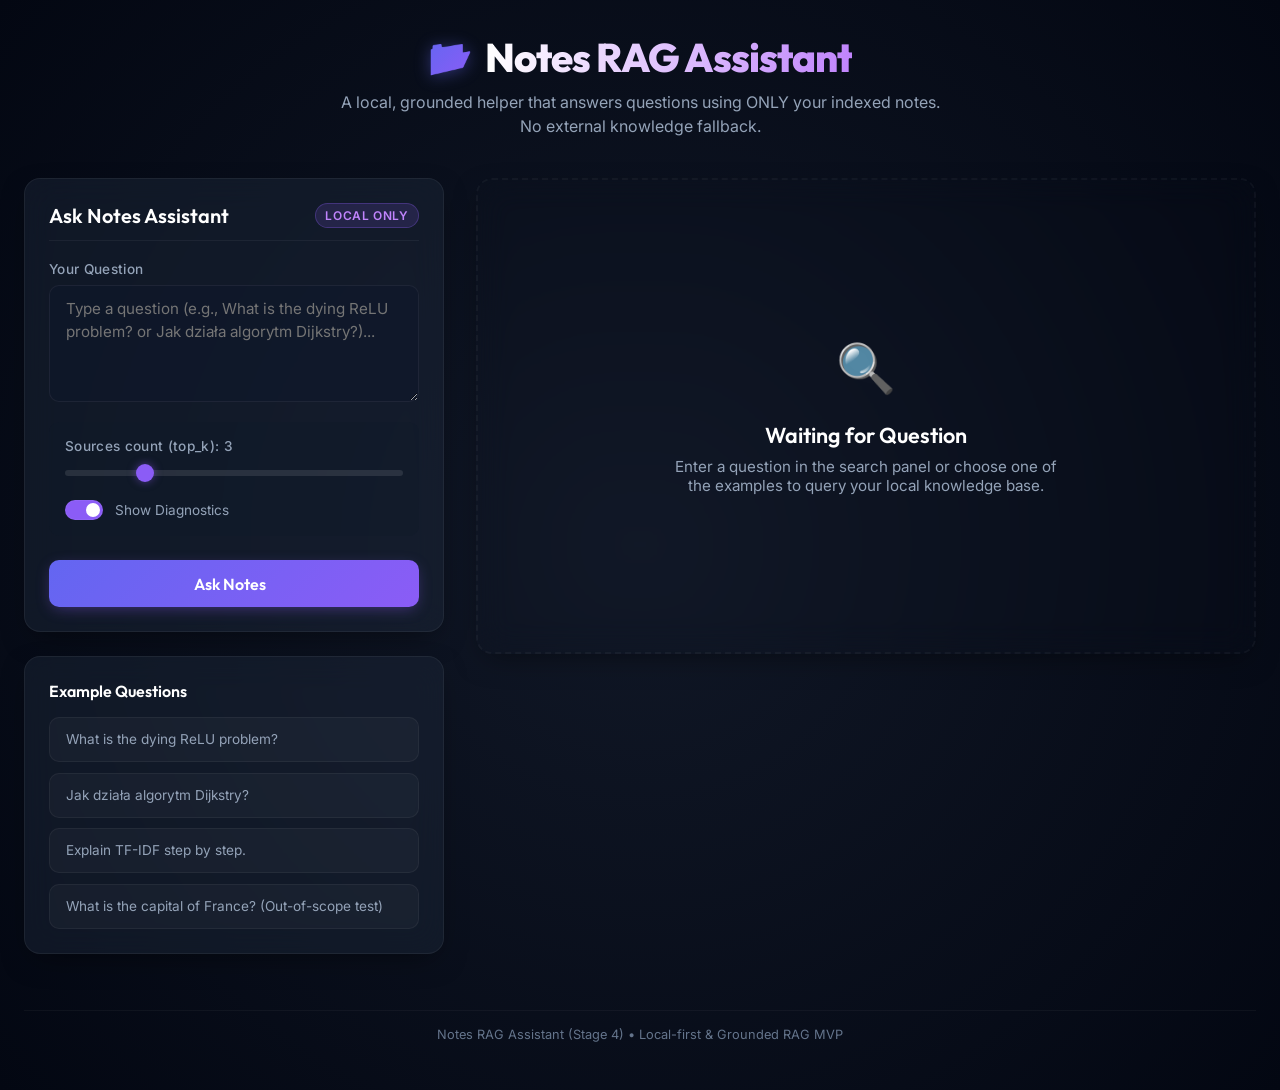
==== frontend/index.html @ 81e71384 "Implement Stage 4: frontend application layer and CORS/diagnostics backend updates" ====
<!DOCTYPE html>
<html lang="en">
<head>
    <meta charset="UTF-8">
    <meta name="viewport" content="width=device-width, initial-scale=1.0">
    <title>Notes RAG Assistant — Local grounded helper</title>
    <!-- Google Fonts -->
    <link rel="preconnect" href="https://fonts.googleapis.com">
    <link rel="preconnect" href="https://fonts.gstatic.com" crossorigin>
    <link href="https://fonts.googleapis.com/css2?family=Inter:wght@400;500;600&family=Outfit:wght@500;600;700;800&display=swap" rel="stylesheet">
    <link rel="stylesheet" href="styles.css">
</head>
<body>
    <div class="app-container">
        <!-- Header -->
        <header class="app-header">
            <div class="logo-area">
                <div class="logo-icon">📂</div>
                <h1>Notes RAG Assistant</h1>
            </div>
            <p class="subtitle">A local, grounded helper that answers questions using ONLY your indexed notes. No external knowledge fallback.</p>
        </header>

        <!-- Main Workspace -->
        <main class="app-main">
            <!-- Left panel: input & settings -->
            <section class="control-panel">
                <div class="card search-card">
                    <div class="card-header">
                        <h2>Ask Notes Assistant</h2>
                        <span class="badge">Local Only</span>
                    </div>
                    
                    <form id="ask-form">
                        <div class="form-group">
                            <label for="question-input">Your Question</label>
                            <textarea 
                                id="question-input" 
                                placeholder="Type a question (e.g., What is the dying ReLU problem? or Jak działa algorytm Dijkstry?)..." 
                                required
                                rows="4"
                            ></textarea>
                        </div>

                        <div class="settings-row">
                            <div class="form-group top_k-group">
                                <label for="top_k-select">
                                    Sources count (top_k): <span id="top_k-val">3</span>
                                </label>
                                <input type="range" id="top_k-select" min="1" max="10" value="3" step="1">
                            </div>
                            
                            <div class="form-group toggle-group">
                                <label class="switch">
                                    <input type="checkbox" id="toggle-diagnostics" checked>
                                    <span class="slider round"></span>
                                </label>
                                <span class="toggle-label">Show Diagnostics</span>
                            </div>
                        </div>

                        <button type="submit" id="submit-btn" class="btn btn-primary">
                            <span>Ask Notes</span>
                            <div class="btn-glow"></div>
                        </button>
                    </form>
                </div>

                <!-- Example questions -->
                <div class="card examples-card">
                    <h3>Example Questions</h3>
                    <div class="examples-grid">
                        <button class="example-btn" data-question="What is the dying ReLU problem?">What is the dying ReLU problem?</button>
                        <button class="example-btn" data-question="Jak działa algorytm Dijkstry i jaka jest jego złożoność?">Jak działa algorytm Dijkstry?</button>
                        <button class="example-btn" data-question="Explain TF-IDF step by step.">Explain TF-IDF step by step.</button>
                        <button class="example-btn" data-question="What is the capital of France?">What is the capital of France? (Out-of-scope test)</button>
                    </div>
                </div>
            </section>

            <!-- Right panel: responses, sources & diagnostics -->
            <section class="results-panel">
                <!-- Status/Error messages -->
                <div id="error-container" class="alert alert-error hidden">
                    <div class="alert-icon">⚠️</div>
                    <div class="alert-content">
                        <h4 id="error-title">Backend Connection Error</h4>
                        <p id="error-message">Could not connect to the local RAG backend. Please verify that the server is running on http://127.0.0.1:8000.</p>
                        <button id="retry-btn" class="btn btn-secondary btn-sm">Retry</button>
                    </div>
                </div>

                <!-- Loading State -->
                <div id="loading-container" class="card loading-card hidden">
                    <div class="spinner-container">
                        <div class="spinner"></div>
                    </div>
                    <p class="loading-text">Searching local vector store & generating grounded response using Llama 3.2...</p>
                </div>

                <!-- Answer Container -->
                <div id="answer-container" class="card answer-card hidden">
                    <div class="card-header">
                        <h3>Grounded Answer</h3>
                        <button id="clear-btn" class="btn btn-text btn-sm">Clear</button>
                    </div>
                    <div class="answer-body">
                        <p id="answer-text"></p>
                    </div>
                </div>

                <!-- Sources Container -->
                <div id="sources-container" class="card sources-card hidden">
                    <h3>Retrieved Sources</h3>
                    <p class="sources-intro">The context chunks retrieved from your local files and fed to the LLM:</p>
                    <div id="sources-list" class="sources-list">
                        <!-- Dynamic source cards will be added here -->
                    </div>
                </div>

                <!-- Collapsible Diagnostics panel -->
                <div id="diagnostics-container" class="card diagnostics-card hidden">
                    <div class="card-header" id="diagnostics-toggle">
                        <h3>System Diagnostics</h3>
                        <span class="toggle-icon">▼</span>
                    </div>
                    <div class="diagnostics-body" id="diagnostics-body">
                        <div class="diagnostic-grid">
                            <div class="diag-item">
                                <span class="diag-label">Retrieval Mode:</span>
                                <span class="diag-value" id="diag-retrieval-mode">-</span>
                            </div>
                            <div class="diag-item">
                                <span class="diag-label">Generation Mode:</span>
                                <span class="diag-value" id="diag-generation-mode">-</span>
                            </div>
                            <div class="diag-item">
                                <span class="diag-label">top_k Used:</span>
                                <span class="diag-value" id="diag-top-k">-</span>
                            </div>
                            <div class="diag-item">
                                <span class="diag-label">Backend Response Time:</span>
                                <span class="diag-value" id="diag-response-time">-</span>
                            </div>
                        </div>
                    </div>
                </div>
                
                <!-- Empty state -->
                <div id="empty-state" class="card empty-card">
                    <div class="empty-icon">🔍</div>
                    <h3>Waiting for Question</h3>
                    <p>Enter a question in the search panel or choose one of the examples to query your local knowledge base.</p>
                </div>
            </section>
        </main>
        
        <!-- Footer -->
        <footer class="app-footer">
            <p>Notes RAG Assistant (Stage 4) • Local-first & Grounded RAG MVP</p>
        </footer>
    </div>
    <script src="app.js"></script>
</body>
</html>
---- frontend/styles.css ----
/* General Reset & Layout Rules */
* {
    margin: 0;
    padding: 0;
    box-sizing: border-box;
}

:root {
    --bg-color: #0b0f19;
    --bg-gradient: radial-gradient(circle at 50% 50%, #111827 0%, #030712 100%);
    --card-bg: rgba(30, 41, 59, 0.45);
    --card-border: rgba(255, 255, 255, 0.06);
    --card-hover-border: rgba(255, 255, 255, 0.12);
    --text-primary: #f8fafc;
    --text-secondary: #94a3b8;
    --text-muted: #64748b;
    --accent-color: #8b5cf6;
    --accent-gradient: linear-gradient(135deg, #6366f1 0%, #8b5cf6 100%);
    --accent-hover-gradient: linear-gradient(135deg, #4f46e5 0%, #7c3aed 100%);
    --error-bg: rgba(239, 68, 68, 0.15);
    --error-border: rgba(239, 68, 68, 0.3);
    --error-text: #fca5a5;
    --source-card-bg: rgba(15, 23, 42, 0.6);
    --font-heading: 'Outfit', sans-serif;
    --font-body: 'Inter', sans-serif;
    --radius-lg: 16px;
    --radius-md: 10px;
    --radius-sm: 6px;
    --transition-smooth: all 0.3s cubic-bezier(0.4, 0, 0.2, 1);
}

body {
    background: var(--bg-color);
    background-image: var(--bg-gradient);
    color: var(--text-primary);
    font-family: var(--font-body);
    -webkit-font-smoothing: antialiased;
    min-height: 100vh;
    display: flex;
    flex-direction: column;
}

/* App Container */
.app-container {
    width: 100%;
    max-width: 1280px;
    margin: 0 auto;
    padding: 2rem 1.5rem;
    flex-grow: 1;
    display: flex;
    flex-direction: column;
    gap: 2rem;
}

/* Header styling */
.app-header {
    text-align: center;
    margin-bottom: 0.5rem;
}

.logo-area {
    display: flex;
    align-items: center;
    justify-content: center;
    gap: 0.75rem;
    margin-bottom: 0.5rem;
}

.logo-icon {
    font-size: 2.25rem;
    background: var(--accent-gradient);
    -webkit-background-clip: text;
    -webkit-text-fill-color: transparent;
    filter: drop-shadow(0 2px 8px rgba(99, 102, 241, 0.4));
}

.app-header h1 {
    font-family: var(--font-heading);
    font-size: 2.5rem;
    font-weight: 800;
    letter-spacing: -0.025em;
    background: linear-gradient(to right, #ffffff, #c084fc);
    -webkit-background-clip: text;
    -webkit-text-fill-color: transparent;
}

.subtitle {
    font-size: 1rem;
    color: var(--text-secondary);
    max-width: 600px;
    margin: 0 auto;
    line-height: 1.5;
}

/* Main Layout Grid */
.app-main {
    display: grid;
    grid-template-columns: 420px 1fr;
    gap: 2rem;
    align-items: start;
    flex-grow: 1;
}

@media (max-width: 900px) {
    .app-main {
        grid-template-columns: 1fr;
    }
}

/* Cards & Glassmorphism */
.card {
    background: var(--card-bg);
    backdrop-filter: blur(16px);
    -webkit-backdrop-filter: blur(16px);
    border: 1px solid var(--card-border);
    border-radius: var(--radius-lg);
    padding: 1.5rem;
    box-shadow: 0 10px 30px -10px rgba(0, 0, 0, 0.5);
    transition: var(--transition-smooth);
    margin-bottom: 1.5rem;
}

.card:hover {
    border-color: var(--card-hover-border);
    box-shadow: 0 12px 35px -8px rgba(0, 0, 0, 0.6);
}

.card-header {
    display: flex;
    justify-content: space-between;
    align-items: center;
    margin-bottom: 1.25rem;
    border-bottom: 1px solid rgba(255, 255, 255, 0.05);
    padding-bottom: 0.75rem;
}

.card h2, .card h3 {
    font-family: var(--font-heading);
    font-weight: 600;
    font-size: 1.25rem;
    color: #ffffff;
}

.badge {
    background: rgba(139, 92, 246, 0.15);
    color: #c084fc;
    border: 1px solid rgba(139, 92, 246, 0.3);
    padding: 0.25rem 0.6rem;
    border-radius: 999px;
    font-size: 0.75rem;
    font-weight: 600;
    text-transform: uppercase;
    letter-spacing: 0.05em;
}

/* Control Panel Inputs */
.form-group {
    display: flex;
    flex-direction: column;
    gap: 0.5rem;
    margin-bottom: 1.25rem;
}

label {
    font-size: 0.85rem;
    font-weight: 500;
    color: var(--text-secondary);
    letter-spacing: 0.025em;
}

textarea {
    background: rgba(15, 23, 42, 0.5);
    border: 1px solid var(--card-border);
    color: var(--text-primary);
    border-radius: var(--radius-md);
    padding: 0.75rem 1rem;
    font-family: var(--font-body);
    font-size: 0.95rem;
    line-height: 1.5;
    resize: vertical;
    outline: none;
    transition: var(--transition-smooth);
}

textarea:focus {
    border-color: var(--accent-color);
    box-shadow: 0 0 0 3px rgba(139, 92, 246, 0.25);
    background: rgba(15, 23, 42, 0.7);
}

/* Range input styling */
.settings-row {
    background: rgba(15, 23, 42, 0.3);
    border-radius: var(--radius-md);
    padding: 1rem;
    margin-bottom: 1.5rem;
    display: flex;
    flex-direction: column;
    gap: 1rem;
}

.top_k-group {
    margin-bottom: 0;
}

input[type="range"] {
    -webkit-appearance: none;
    width: 100%;
    height: 6px;
    border-radius: 999px;
    background: rgba(255, 255, 255, 0.1);
    outline: none;
    margin: 0.5rem 0;
}

input[type="range"]::-webkit-slider-thumb {
    -webkit-appearance: none;
    width: 18px;
    height: 18px;
    border-radius: 50%;
    background: var(--accent-color);
    cursor: pointer;
    transition: transform 0.1s;
    box-shadow: 0 0 8px rgba(139, 92, 246, 0.5);
}

input[type="range"]::-webkit-slider-thumb:hover {
    transform: scale(1.2);
}

/* Switch toggle button */
.toggle-group {
    flex-direction: row;
    align-items: center;
    gap: 0.75rem;
    margin-bottom: 0;
    cursor: pointer;
}

.switch {
    position: relative;
    display: inline-block;
    width: 38px;
    height: 20px;
}

.switch input {
    opacity: 0;
    width: 0;
    height: 0;
}

.slider {
    position: absolute;
    cursor: pointer;
    top: 0;
    left: 0;
    right: 0;
    bottom: 0;
    background-color: rgba(255, 255, 255, 0.1);
    transition: .4s;
    border: 1px solid rgba(255, 255, 255, 0.05);
}

.slider:before {
    position: absolute;
    content: "";
    height: 14px;
    width: 14px;
    left: 2px;
    bottom: 2px;
    background-color: #ffffff;
    transition: .4s;
}

input:checked + .slider {
    background-color: var(--accent-color);
}

input:focus + .slider {
    box-shadow: 0 0 1px var(--accent-color);
}

input:checked + .slider:before {
    transform: translateX(18px);
}

.slider.round {
    border-radius: 34px;
}

.slider.round:before {
    border-radius: 50%;
}

.toggle-label {
    font-size: 0.85rem;
    color: var(--text-secondary);
    user-select: none;
}

/* Buttons */
.btn {
    display: inline-flex;
    align-items: center;
    justify-content: center;
    border: none;
    font-family: var(--font-heading);
    font-weight: 600;
    cursor: pointer;
    transition: var(--transition-smooth);
    border-radius: var(--radius-md);
    outline: none;
    gap: 0.5rem;
}

.btn-primary {
    background: var(--accent-gradient);
    color: #ffffff;
    width: 100%;
    padding: 0.85rem 1.5rem;
    font-size: 1rem;
    position: relative;
    overflow: hidden;
    box-shadow: 0 4px 15px -3px rgba(139, 92, 246, 0.4);
}

.btn-primary:hover {
    box-shadow: 0 6px 20px -3px rgba(139, 92, 246, 0.6);
    transform: translateY(-2px);
}

.btn-primary:active {
    transform: translateY(0);
}

.btn-primary:disabled {
    opacity: 0.5;
    cursor: not-allowed;
    transform: none;
    box-shadow: none;
}

.btn-secondary {
    background: rgba(255, 255, 255, 0.08);
    border: 1px solid rgba(255, 255, 255, 0.1);
    color: #ffffff;
    padding: 0.6rem 1.2rem;
    font-size: 0.875rem;
}

.btn-secondary:hover {
    background: rgba(255, 255, 255, 0.15);
    border-color: rgba(255, 255, 255, 0.2);
}

.btn-text {
    background: transparent;
    color: var(--text-muted);
    padding: 0.25rem 0.5rem;
    font-size: 0.85rem;
}

.btn-text:hover {
    color: var(--text-primary);
}

.btn-sm {
    border-radius: var(--radius-sm);
    padding: 0.4rem 0.8rem;
    font-size: 0.8rem;
}

/* Example questions grid */
.examples-card h3 {
    margin-bottom: 1rem;
    font-size: 1rem;
}

.examples-grid {
    display: flex;
    flex-direction: column;
    gap: 0.65rem;
}

.example-btn {
    background: rgba(255, 255, 255, 0.03);
    border: 1px solid rgba(255, 255, 255, 0.05);
    border-radius: var(--radius-md);
    color: var(--text-secondary);
    padding: 0.75rem 1rem;
    text-align: left;
    font-family: var(--font-body);
    font-size: 0.85rem;
    cursor: pointer;
    transition: var(--transition-smooth);
    line-height: 1.4;
}

.example-btn:hover {
    background: rgba(139, 92, 246, 0.08);
    border-color: rgba(139, 92, 246, 0.3);
    color: #ffffff;
    transform: translateX(4px);
}

/* Results panel layouts */
.results-panel {
    display: flex;
    flex-direction: column;
    gap: 1.5rem;
    min-height: 500px;
}

/* Empty State Card */
.empty-card {
    display: flex;
    flex-direction: column;
    align-items: center;
    justify-content: center;
    text-align: center;
    padding: 5rem 2rem;
    border: 2px dashed rgba(255, 255, 255, 0.04);
    background: transparent;
    flex-grow: 1;
}

.empty-icon {
    font-size: 3rem;
    margin-bottom: 1.5rem;
    color: var(--text-muted);
    filter: drop-shadow(0 0 10px rgba(255, 255, 255, 0.02));
}

.empty-card h3 {
    font-size: 1.35rem;
    margin-bottom: 0.5rem;
}

.empty-card p {
    color: var(--text-secondary);
    font-size: 0.95rem;
    max-width: 400px;
}

/* Alert Styling */
.alert {
    border-radius: var(--radius-lg);
    padding: 1.25rem 1.5rem;
    display: flex;
    gap: 1rem;
    align-items: flex-start;
    animation: slideDown 0.3s ease-out;
}

.alert-error {
    background: var(--error-bg);
    border: 1px solid var(--error-border);
    color: var(--error-text);
}

.alert-icon {
    font-size: 1.5rem;
    line-height: 1;
}

.alert-content h4 {
    font-family: var(--font-heading);
    font-weight: 600;
    margin-bottom: 0.25rem;
}

.alert-content p {
    font-size: 0.9rem;
    line-height: 1.5;
    margin-bottom: 0.75rem;
}

/* Loading Card */
.loading-card {
    display: flex;
    flex-direction: column;
    align-items: center;
    justify-content: center;
    text-align: center;
    padding: 4rem 2rem;
    gap: 1.5rem;
}

.spinner-container {
    position: relative;
    width: 50px;
    height: 50px;
}

.spinner {
    width: 100%;
    height: 100%;
    border: 3px solid rgba(139, 92, 246, 0.1);
    border-top: 3px solid var(--accent-color);
    border-radius: 50%;
    animation: spin 1s linear infinite;
}

.loading-text {
    font-size: 0.95rem;
    color: var(--text-secondary);
    max-width: 320px;
}

/* Answer Card */
.answer-card {
    border-left: 4px solid var(--accent-color);
    animation: fadeIn 0.4s ease-out;
}

.answer-body {
    font-size: 1.05rem;
    line-height: 1.6;
    color: var(--text-primary);
    white-space: pre-wrap;
}

/* Citations highlighting */
.citation {
    background: rgba(139, 92, 246, 0.18);
    color: #c084fc;
    border: 1px solid rgba(139, 92, 246, 0.4);
    padding: 0.05rem 0.35rem;
    border-radius: 4px;
    font-size: 0.85rem;
    font-weight: 600;
    cursor: pointer;
    transition: var(--transition-smooth);
    display: inline-block;
    margin: 0 0.1rem;
}

.citation:hover {
    background: rgba(139, 92, 246, 0.3);
    color: #ffffff;
    box-shadow: 0 0 8px rgba(139, 92, 246, 0.3);
}

/* Sources Card */
.sources-card {
    animation: fadeIn 0.5s ease-out;
}

.sources-card h3 {
    margin-bottom: 0.5rem;
}

.sources-intro {
    font-size: 0.875rem;
    color: var(--text-secondary);
    margin-bottom: 1.25rem;
}

.sources-list {
    display: flex;
    flex-direction: column;
    gap: 1rem;
}

.source-item {
    background: var(--source-card-bg);
    border: 1px solid rgba(255, 255, 255, 0.04);
    border-radius: var(--radius-md);
    padding: 1rem;
    transition: var(--transition-smooth);
    position: relative;
    overflow: hidden;
}

.source-item:hover {
    border-color: rgba(139, 92, 246, 0.25);
    background: rgba(15, 23, 42, 0.8);
}

.source-item-header {
    display: flex;
    justify-content: space-between;
    align-items: center;
    margin-bottom: 0.75rem;
    font-size: 0.8rem;
}

.source-name-badge {
    display: flex;
    align-items: center;
    gap: 0.5rem;
}

.source-number {
    background: rgba(255, 255, 255, 0.08);
    color: var(--text-primary);
    padding: 0.15rem 0.4rem;
    border-radius: 4px;
    font-weight: 600;
}

.source-file {
    font-family: monospace;
    color: #ffffff;
    font-weight: 500;
}

.source-score {
    color: var(--text-muted);
}

.source-text {
    font-size: 0.9rem;
    color: var(--text-secondary);
    line-height: 1.5;
    white-space: pre-wrap;
    background: rgba(0, 0, 0, 0.15);
    padding: 0.75rem;
    border-radius: var(--radius-sm);
    border-left: 2px solid rgba(255, 255, 255, 0.1);
}

/* Collapsible Diagnostics Card */
.diagnostics-card {
    padding: 0;
    overflow: hidden;
}

.diagnostics-card .card-header {
    margin-bottom: 0;
    padding: 1rem 1.5rem;
    cursor: pointer;
    user-select: none;
    border-bottom: none;
}

.diagnostics-card .card-header:hover {
    background: rgba(255, 255, 255, 0.02);
}

.toggle-icon {
    font-size: 0.75rem;
    color: var(--text-muted);
    transition: transform 0.3s;
}

.diagnostics-card.collapsed .toggle-icon {
    transform: rotate(-90deg);
}

.diagnostics-body {
    padding: 1.25rem 1.5rem;
    background: rgba(0, 0, 0, 0.1);
    border-top: 1px solid rgba(255, 255, 255, 0.03);
    transition: max-height 0.3s ease-out;
    max-height: 500px;
}

.diagnostics-card.collapsed .diagnostics-body {
    max-height: 0;
    padding: 0;
    border-top: none;
    display: none;
}

.diagnostic-grid {
    display: grid;
    grid-template-columns: repeat(2, 1fr);
    gap: 1rem;
}

@media (max-width: 600px) {
    .diagnostic-grid {
        grid-template-columns: 1fr;
    }
}

.diag-item {
    display: flex;
    flex-direction: column;
    gap: 0.25rem;
}

.diag-label {
    font-size: 0.75rem;
    color: var(--text-muted);
    text-transform: uppercase;
    letter-spacing: 0.05em;
}

.diag-value {
    font-size: 0.875rem;
    font-weight: 500;
    color: var(--text-primary);
    font-family: monospace;
}

/* Footer Styling */
.app-footer {
    text-align: center;
    padding: 1rem 0;
    border-top: 1px solid rgba(255, 255, 255, 0.04);
    font-size: 0.8rem;
    color: var(--text-muted);
}

/* Hidden elements utility */
.hidden {
    display: none !important;
}

/* Animations */
@keyframes spin {
    0% { transform: rotate(0deg); }
    100% { transform: rotate(360deg); }
}

@keyframes fadeIn {
    from { opacity: 0; transform: translateY(8px); }
    to { opacity: 1; transform: translateY(0); }
}

@keyframes slideDown {
    from { opacity: 0; transform: translateY(-10px); }
    to { opacity: 1; transform: translateY(0); }
}
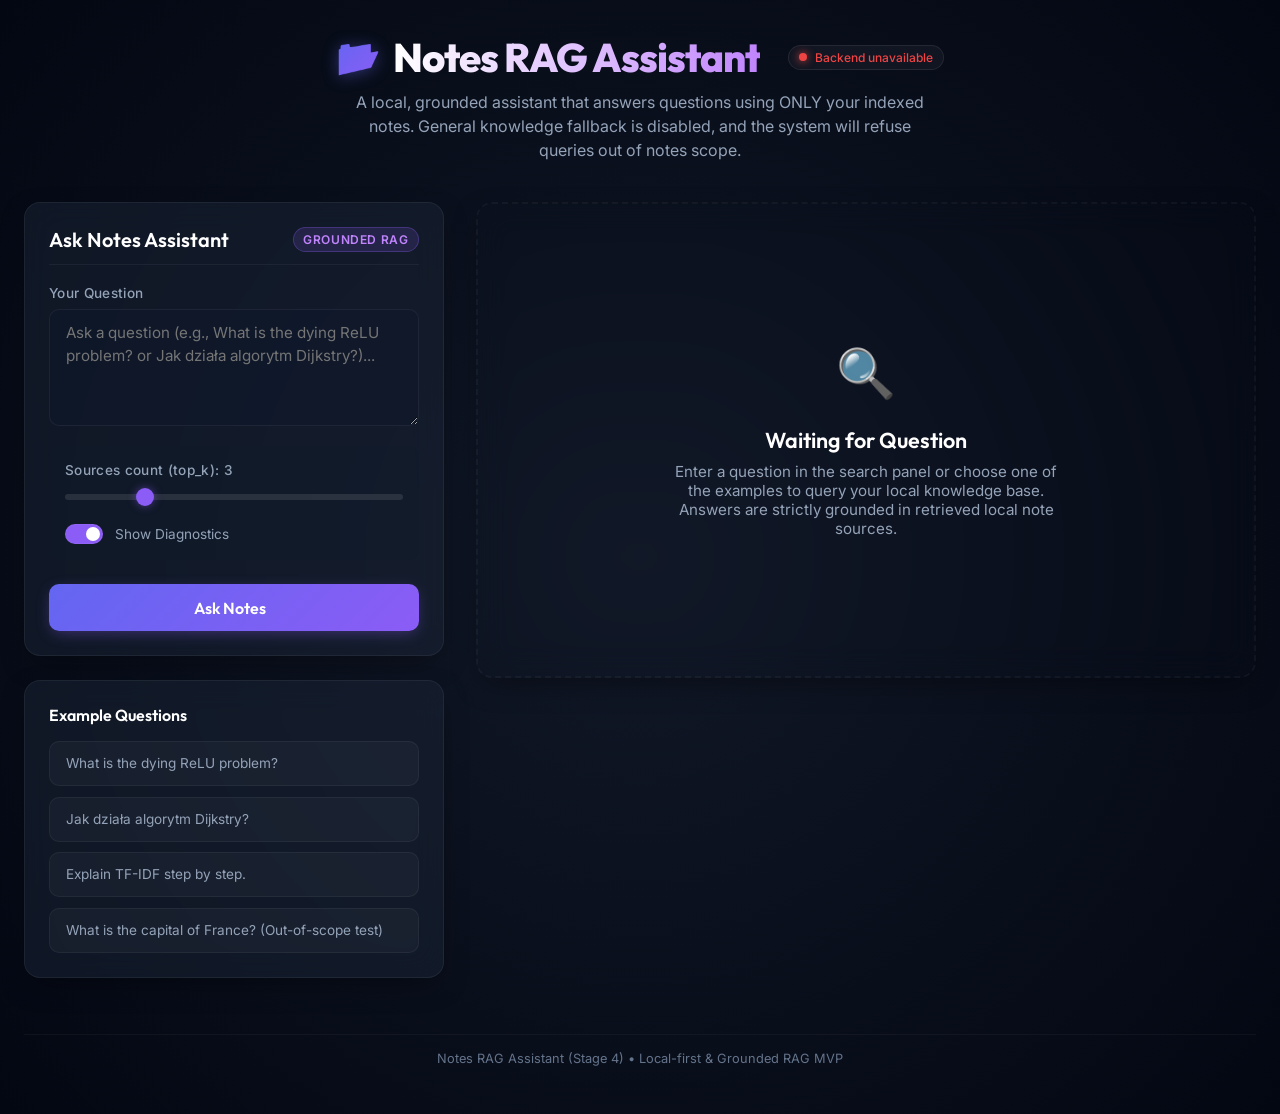
==== commit a1211e5a: "Stage 4 Polish: Add /health endpoint, frontend connection indicator, clarified copy, and smoke test " ====
--- a/frontend/index.html
+++ b/frontend/index.html
@@ -17,8 +17,12 @@
             <div class="logo-area">
                 <div class="logo-icon">📂</div>
                 <h1>Notes RAG Assistant</h1>
+                <div id="connection-status" class="status-indicator checking">
+                    <span class="status-dot"></span>
+                    <span class="status-text">Checking backend...</span>
+                </div>
             </div>
-            <p class="subtitle">A local, grounded helper that answers questions using ONLY your indexed notes. No external knowledge fallback.</p>
+            <p class="subtitle">A local, grounded assistant that answers questions using ONLY your indexed notes. General knowledge fallback is disabled, and the system will refuse queries out of notes scope.</p>
         </header>
 
         <!-- Main Workspace -->
@@ -28,7 +32,7 @@
                 <div class="card search-card">
                     <div class="card-header">
                         <h2>Ask Notes Assistant</h2>
-                        <span class="badge">Local Only</span>
+                        <span class="badge">Grounded RAG</span>
                     </div>
                     
                     <form id="ask-form">
@@ -36,7 +40,7 @@
                             <label for="question-input">Your Question</label>
                             <textarea 
                                 id="question-input" 
-                                placeholder="Type a question (e.g., What is the dying ReLU problem? or Jak działa algorytm Dijkstry?)..." 
+                                placeholder="Ask a question (e.g., What is the dying ReLU problem? or Jak działa algorytm Dijkstry?)..." 
                                 required
                                 rows="4"
                             ></textarea>
@@ -150,7 +154,7 @@
                 <div id="empty-state" class="card empty-card">
                     <div class="empty-icon">🔍</div>
                     <h3>Waiting for Question</h3>
-                    <p>Enter a question in the search panel or choose one of the examples to query your local knowledge base.</p>
+                    <p>Enter a question in the search panel or choose one of the examples to query your local knowledge base. Answers are strictly grounded in retrieved local note sources.</p>
                 </div>
             </section>
         </main>
--- a/frontend/styles.css
+++ b/frontend/styles.css
@@ -725,3 +725,52 @@
     from { opacity: 0; transform: translateY(-10px); }
     to { opacity: 1; transform: translateY(0); }
 }
+
+/* Connection Status Indicator */
+.status-indicator {
+    display: inline-flex;
+    align-items: center;
+    gap: 0.5rem;
+    background: rgba(255, 255, 255, 0.04);
+    border: 1px solid rgba(255, 255, 255, 0.08);
+    padding: 0.25rem 0.6rem;
+    border-radius: 999px;
+    font-size: 0.75rem;
+    font-weight: 500;
+    margin-left: 1rem;
+    transition: var(--transition-smooth);
+}
+.status-dot {
+    width: 8px;
+    height: 8px;
+    border-radius: 50%;
+    background-color: var(--text-muted);
+}
+.status-indicator.checking .status-dot {
+    background-color: #f59e0b;
+    box-shadow: 0 0 8px #f59e0b;
+    animation: statusPulse 1.5s infinite;
+}
+.status-indicator.connected .status-dot {
+    background-color: #10b981;
+    box-shadow: 0 0 8px #10b981;
+}
+.status-indicator.disconnected .status-dot {
+    background-color: #ef4444;
+    box-shadow: 0 0 8px #ef4444;
+}
+.status-indicator.checking {
+    color: #f59e0b;
+}
+.status-indicator.connected {
+    color: #10b981;
+}
+.status-indicator.disconnected {
+    color: #ef4444;
+}
+
+@keyframes statusPulse {
+    0% { opacity: 0.4; }
+    50% { opacity: 1; }
+    100% { opacity: 0.4; }
+}
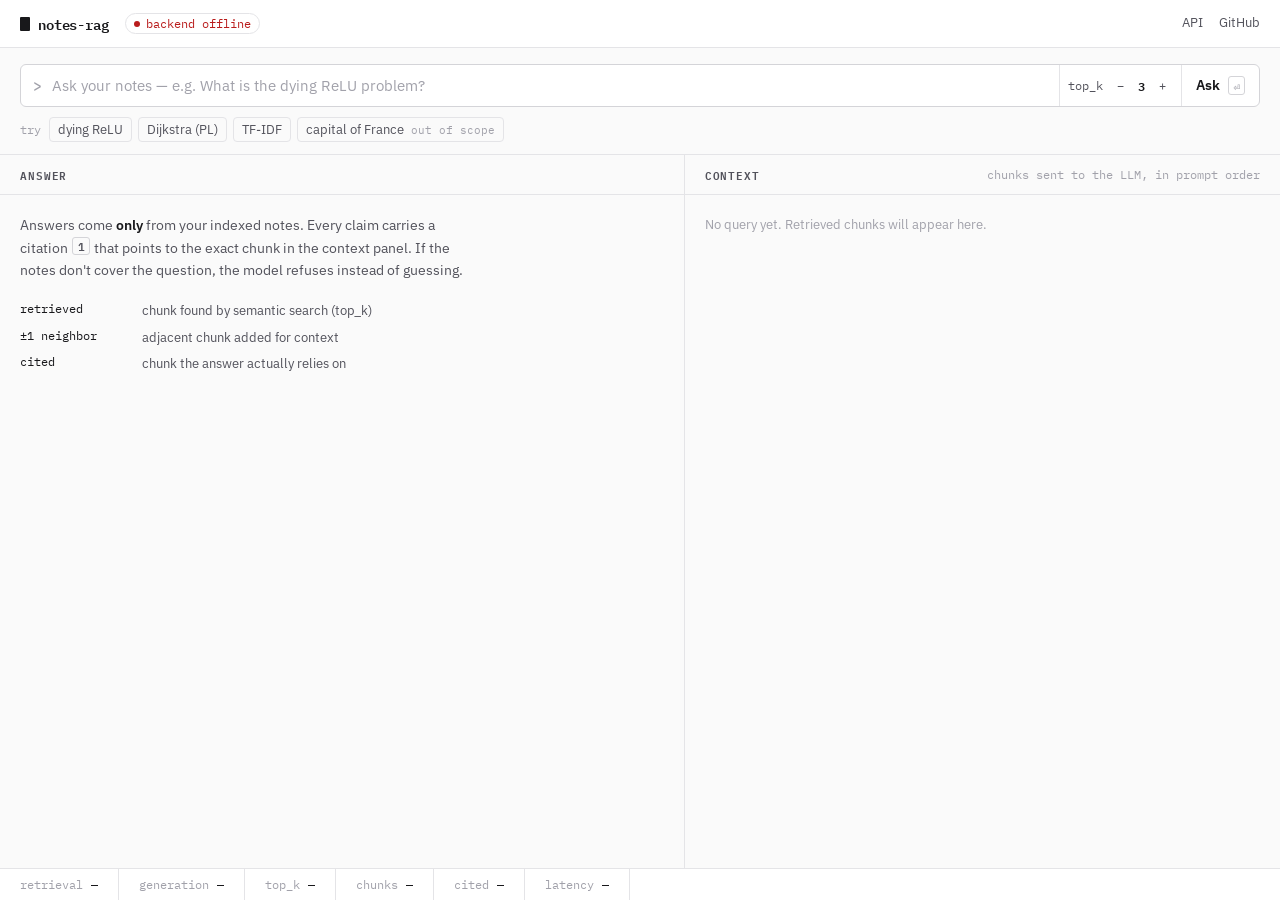
==== commit 6173f08c: "feat(frontend): redesign UI as a developer tool with answer-context linking - neutral light/dark the" ====
--- a/frontend/index.html
+++ b/frontend/index.html
@@ -3,167 +3,117 @@
 <head>
     <meta charset="UTF-8">
     <meta name="viewport" content="width=device-width, initial-scale=1.0">
-    <title>Notes RAG Assistant — Local grounded helper</title>
-    <!-- Google Fonts -->
+    <title>notes-rag — grounded answers from your notes</title>
     <link rel="preconnect" href="https://fonts.googleapis.com">
     <link rel="preconnect" href="https://fonts.gstatic.com" crossorigin>
-    <link href="https://fonts.googleapis.com/css2?family=Inter:wght@400;500;600&family=Outfit:wght@500;600;700;800&display=swap" rel="stylesheet">
+    <link href="https://fonts.googleapis.com/css2?family=IBM+Plex+Mono:wght@400;500;600&family=IBM+Plex+Sans:wght@400;500;600&display=swap" rel="stylesheet">
     <link rel="stylesheet" href="styles.css">
 </head>
 <body>
-    <div class="app-container">
-        <!-- Header -->
-        <header class="app-header">
-            <div class="logo-area">
-                <div class="logo-icon">📂</div>
-                <h1>Notes RAG Assistant</h1>
-                <div id="connection-status" class="status-indicator checking">
-                    <span class="status-dot"></span>
-                    <span class="status-text">Checking backend...</span>
-                </div>
+    <header class="topbar">
+        <div class="brand">
+            <span class="brand-mark" aria-hidden="true"></span>
+            <span class="brand-name">notes-rag</span>
+        </div>
+        <div id="backend-status" class="backend-status" data-state="checking" role="status">
+            <span class="dot" aria-hidden="true"></span>
+            <span class="backend-label">connecting…</span>
+        </div>
+        <nav class="topbar-links">
+            <a href="/docs" target="_blank" rel="noopener">API</a>
+            <a href="https://github.com/kat1478/notes-rag-assistant" target="_blank" rel="noopener">GitHub</a>
+        </nav>
+    </header>
+
+    <section class="query">
+        <form id="ask-form" class="query-form" autocomplete="off">
+            <label for="question-input" class="visually-hidden">Question</label>
+            <span class="prompt" aria-hidden="true">&gt;</span>
+            <input
+                id="question-input"
+                class="query-input"
+                type="text"
+                placeholder="Ask your notes — e.g. What is the dying ReLU problem?"
+                required
+            >
+            <div class="topk" title="Number of chunks retrieved before ±1 neighbor expansion">
+                <span class="topk-label">top_k</span>
+                <button type="button" class="topk-btn" data-step="-1" aria-label="Decrease top_k">−</button>
+                <output id="topk-value" class="topk-value" aria-live="polite">3</output>
+                <button type="button" class="topk-btn" data-step="1" aria-label="Increase top_k">+</button>
             </div>
-            <p class="subtitle">A local, grounded assistant that answers questions using ONLY your indexed notes. General knowledge fallback is disabled, and the system will refuse queries out of notes scope.</p>
-        </header>
+            <button type="submit" id="submit-btn" class="ask-btn">
+                Ask <kbd>⏎</kbd>
+            </button>
+        </form>
+        <div class="examples">
+            <span class="examples-label">try</span>
+            <button type="button" class="chip" data-question="What is the dying ReLU problem?">dying ReLU</button>
+            <button type="button" class="chip" data-question="Jak działa algorytm Dijkstry i jaka jest jego złożoność?">Dijkstra (PL)</button>
+            <button type="button" class="chip" data-question="Explain TF-IDF step by step.">TF-IDF</button>
+            <button type="button" class="chip chip-muted" data-question="What is the capital of France?">capital of France <span class="chip-note">out of scope</span></button>
+        </div>
+    </section>
 
-        <!-- Main Workspace -->
-        <main class="app-main">
-            <!-- Left panel: input & settings -->
-            <section class="control-panel">
-                <div class="card search-card">
-                    <div class="card-header">
-                        <h2>Ask Notes Assistant</h2>
-                        <span class="badge">Grounded RAG</span>
-                    </div>
-                    
-                    <form id="ask-form">
-                        <div class="form-group">
-                            <label for="question-input">Your Question</label>
-                            <textarea 
-                                id="question-input" 
-                                placeholder="Ask a question (e.g., What is the dying ReLU problem? or Jak działa algorytm Dijkstry?)..." 
-                                required
-                                rows="4"
-                            ></textarea>
-                        </div>
+    <main class="workspace">
+        <section class="panel answer-panel" aria-labelledby="answer-heading">
+            <header class="panel-head">
+                <h2 id="answer-heading">Answer</h2>
+                <span id="answer-status" class="tag" hidden></span>
+                <span id="answer-time" class="panel-meta"></span>
+            </header>
 
-                        <div class="settings-row">
-                            <div class="form-group top_k-group">
-                                <label for="top_k-select">
-                                    Sources count (top_k): <span id="top_k-val">3</span>
-                                </label>
-                                <input type="range" id="top_k-select" min="1" max="10" value="3" step="1">
-                            </div>
-                            
-                            <div class="form-group toggle-group">
-                                <label class="switch">
-                                    <input type="checkbox" id="toggle-diagnostics" checked>
-                                    <span class="slider round"></span>
-                                </label>
-                                <span class="toggle-label">Show Diagnostics</span>
-                            </div>
-                        </div>
+            <div id="view-empty" class="panel-body empty">
+                <p>Answers come <strong>only</strong> from your indexed notes. Every claim carries a citation
+                    <span class="cite cite-demo">1</span> that points to the exact chunk in the context panel.
+                    If the notes don't cover the question, the model refuses instead of guessing.</p>
+                <dl class="hints">
+                    <div><dt>retrieved</dt><dd>chunk found by semantic search (top_k)</dd></div>
+                    <div><dt>±1 neighbor</dt><dd>adjacent chunk added for context</dd></div>
+                    <div><dt>cited</dt><dd>chunk the answer actually relies on</dd></div>
+                </dl>
+            </div>
 
-                        <button type="submit" id="submit-btn" class="btn btn-primary">
-                            <span>Ask Notes</span>
-                            <div class="btn-glow"></div>
-                        </button>
-                    </form>
-                </div>
+            <div id="view-loading" class="panel-body" hidden>
+                <ol class="steps" aria-live="polite">
+                    <li class="step done">query sent</li>
+                    <li class="step active">retrieving chunks &amp; generating answer <span id="elapsed" class="mono">0.0 s</span></li>
+                </ol>
+                <p class="note">Local CPU inference takes ~30–45 s. The first request after startup is slower while the model loads.</p>
+            </div>
 
-                <!-- Example questions -->
-                <div class="card examples-card">
-                    <h3>Example Questions</h3>
-                    <div class="examples-grid">
-                        <button class="example-btn" data-question="What is the dying ReLU problem?">What is the dying ReLU problem?</button>
-                        <button class="example-btn" data-question="Jak działa algorytm Dijkstry i jaka jest jego złożoność?">Jak działa algorytm Dijkstry?</button>
-                        <button class="example-btn" data-question="Explain TF-IDF step by step.">Explain TF-IDF step by step.</button>
-                        <button class="example-btn" data-question="What is the capital of France?">What is the capital of France? (Out-of-scope test)</button>
-                    </div>
-                </div>
-            </section>
+            <div id="view-error" class="panel-body" hidden>
+                <p class="error-title">Backend not reachable</p>
+                <p id="error-detail" class="note"></p>
+                <p class="note">Start it from <code>backend/</code>:</p>
+                <pre class="cmd">python -m uvicorn app.main:app --host 127.0.0.1 --port 8000</pre>
+                <button type="button" id="retry-btn" class="ghost-btn">Retry</button>
+            </div>
 
-            <!-- Right panel: responses, sources & diagnostics -->
-            <section class="results-panel">
-                <!-- Status/Error messages -->
-                <div id="error-container" class="alert alert-error hidden">
-                    <div class="alert-icon">⚠️</div>
-                    <div class="alert-content">
-                        <h4 id="error-title">Backend Connection Error</h4>
-                        <p id="error-message">Could not connect to the local RAG backend. Please verify that the server is running on http://127.0.0.1:8000.</p>
-                        <button id="retry-btn" class="btn btn-secondary btn-sm">Retry</button>
-                    </div>
-                </div>
+            <div id="view-answer" class="panel-body" hidden>
+                <p id="answer-question" class="answer-question"></p>
+                <div id="answer-text" class="answer-text" aria-live="polite"></div>
+            </div>
+        </section>
 
-                <!-- Loading State -->
-                <div id="loading-container" class="card loading-card hidden">
-                    <div class="spinner-container">
-                        <div class="spinner"></div>
-                    </div>
-                    <p class="loading-text">Searching local vector store & generating grounded response using Llama 3.2...</p>
-                </div>
+        <section class="panel context-panel" aria-labelledby="context-heading">
+            <header class="panel-head">
+                <h2 id="context-heading">Context</h2>
+                <span id="context-summary" class="panel-meta">chunks sent to the LLM, in prompt order</span>
+            </header>
+            <ol id="sources-list" class="sources"></ol>
+        </section>
+    </main>
 
-                <!-- Answer Container -->
-                <div id="answer-container" class="card answer-card hidden">
-                    <div class="card-header">
-                        <h3>Grounded Answer</h3>
-                        <button id="clear-btn" class="btn btn-text btn-sm">Clear</button>
-                    </div>
-                    <div class="answer-body">
-                        <p id="answer-text"></p>
-                    </div>
-                </div>
+    <footer id="run-stats" class="stats" aria-label="Run statistics">
+        <div class="stat"><span class="stat-k">retrieval</span><span class="stat-v" id="stat-retrieval">—</span></div>
+        <div class="stat"><span class="stat-k">generation</span><span class="stat-v" id="stat-generation">—</span></div>
+        <div class="stat"><span class="stat-k">top_k</span><span class="stat-v" id="stat-topk">—</span></div>
+        <div class="stat"><span class="stat-k">chunks</span><span class="stat-v" id="stat-chunks">—</span></div>
+        <div class="stat"><span class="stat-k">cited</span><span class="stat-v" id="stat-cited">—</span></div>
+        <div class="stat"><span class="stat-k">latency</span><span class="stat-v" id="stat-latency">—</span></div>
+    </footer>
 
-                <!-- Sources Container -->
-                <div id="sources-container" class="card sources-card hidden">
-                    <h3>Retrieved Sources</h3>
-                    <p class="sources-intro">The context chunks retrieved from your local files and fed to the LLM:</p>
-                    <div id="sources-list" class="sources-list">
-                        <!-- Dynamic source cards will be added here -->
-                    </div>
-                </div>
-
-                <!-- Collapsible Diagnostics panel -->
-                <div id="diagnostics-container" class="card diagnostics-card hidden">
-                    <div class="card-header" id="diagnostics-toggle">
-                        <h3>System Diagnostics</h3>
-                        <span class="toggle-icon">▼</span>
-                    </div>
-                    <div class="diagnostics-body" id="diagnostics-body">
-                        <div class="diagnostic-grid">
-                            <div class="diag-item">
-                                <span class="diag-label">Retrieval Mode:</span>
-                                <span class="diag-value" id="diag-retrieval-mode">-</span>
-                            </div>
-                            <div class="diag-item">
-                                <span class="diag-label">Generation Mode:</span>
-                                <span class="diag-value" id="diag-generation-mode">-</span>
-                            </div>
-                            <div class="diag-item">
-                                <span class="diag-label">top_k Used:</span>
-                                <span class="diag-value" id="diag-top-k">-</span>
-                            </div>
-                            <div class="diag-item">
-                                <span class="diag-label">Backend Response Time:</span>
-                                <span class="diag-value" id="diag-response-time">-</span>
-                            </div>
-                        </div>
-                    </div>
-                </div>
-                
-                <!-- Empty state -->
-                <div id="empty-state" class="card empty-card">
-                    <div class="empty-icon">🔍</div>
-                    <h3>Waiting for Question</h3>
-                    <p>Enter a question in the search panel or choose one of the examples to query your local knowledge base. Answers are strictly grounded in retrieved local note sources.</p>
-                </div>
-            </section>
-        </main>
-        
-        <!-- Footer -->
-        <footer class="app-footer">
-            <p>Notes RAG Assistant (Stage 4) • Local-first & Grounded RAG MVP</p>
-        </footer>
-    </div>
     <script src="app.js"></script>
 </body>
 </html>
--- a/frontend/styles.css
+++ b/frontend/styles.css
@@ -1,776 +1,390 @@
-/* General Reset & Layout Rules */
-* {
-    margin: 0;
-    padding: 0;
-    box-sizing: border-box;
-}
+/* notes-rag — developer-tool UI.
+   Neutral palette; the only accent is the highlighter used to link citations to chunks. */
 
 :root {
-    --bg-color: #0b0f19;
-    --bg-gradient: radial-gradient(circle at 50% 50%, #111827 0%, #030712 100%);
-    --card-bg: rgba(30, 41, 59, 0.45);
-    --card-border: rgba(255, 255, 255, 0.06);
-    --card-hover-border: rgba(255, 255, 255, 0.12);
-    --text-primary: #f8fafc;
-    --text-secondary: #94a3b8;
-    --text-muted: #64748b;
-    --accent-color: #8b5cf6;
-    --accent-gradient: linear-gradient(135deg, #6366f1 0%, #8b5cf6 100%);
-    --accent-hover-gradient: linear-gradient(135deg, #4f46e5 0%, #7c3aed 100%);
-    --error-bg: rgba(239, 68, 68, 0.15);
-    --error-border: rgba(239, 68, 68, 0.3);
-    --error-text: #fca5a5;
-    --source-card-bg: rgba(15, 23, 42, 0.6);
-    --font-heading: 'Outfit', sans-serif;
-    --font-body: 'Inter', sans-serif;
-    --radius-lg: 16px;
-    --radius-md: 10px;
-    --radius-sm: 6px;
-    --transition-smooth: all 0.3s cubic-bezier(0.4, 0, 0.2, 1);
-}
+    --bg: #fafafa;
+    --panel: #ffffff;
+    --sunken: #f4f4f5;
+    --line: #e4e4e7;
+    --line-strong: #d4d4d8;
+    --text: #18181b;
+    --text-2: #52525b;
+    --text-3: #a1a1aa;
+
+    --hl: #fde68a;          /* highlighter: citation chips */
+    --hl-row: #fffbeb;      /* highlighter: linked context row */
+    --hl-line: #d97706;
+    --hl-text: #78350f;
+
+    --ok: #15803d;
+    --warn: #b45309;
+    --bad: #b91c1c;
+    --info: #3f3f46;
+
+    --sans: 'IBM Plex Sans', system-ui, sans-serif;
+    --mono: 'IBM Plex Mono', ui-monospace, 'SFMono-Regular', Menlo, monospace;
+    --r: 6px;
+    --gutter: 20px;
+}
+
+@media (prefers-color-scheme: dark) {
+    :root {
+        --bg: #09090b;
+        --panel: #0f0f11;
+        --sunken: #18181b;
+        --line: #27272a;
+        --line-strong: #3f3f46;
+        --text: #f4f4f5;
+        --text-2: #a1a1aa;
+        --text-3: #71717a;
+
+        --hl: rgba(251, 191, 36, 0.28);
+        --hl-row: rgba(251, 191, 36, 0.07);
+        --hl-line: #f59e0b;
+        --hl-text: #fcd34d;
+
+        --ok: #4ade80;
+        --warn: #fbbf24;
+        --bad: #f87171;
+        --info: #d4d4d8;
+    }
+}
+
+* { box-sizing: border-box; margin: 0; padding: 0; }
+
+html { color-scheme: light dark; }
 
 body {
-    background: var(--bg-color);
-    background-image: var(--bg-gradient);
-    color: var(--text-primary);
-    font-family: var(--font-body);
+    background: var(--bg);
+    color: var(--text);
+    font: 14px/1.55 var(--sans);
     -webkit-font-smoothing: antialiased;
     min-height: 100vh;
-    display: flex;
-    flex-direction: column;
-}
-
-/* App Container */
-.app-container {
-    width: 100%;
-    max-width: 1280px;
-    margin: 0 auto;
-    padding: 2rem 1.5rem;
-    flex-grow: 1;
-    display: flex;
-    flex-direction: column;
-    gap: 2rem;
-}
-
-/* Header styling */
-.app-header {
-    text-align: center;
-    margin-bottom: 0.5rem;
-}
-
-.logo-area {
+    display: grid;
+    grid-template-rows: auto auto 1fr auto;
+}
+
+button { font: inherit; color: inherit; cursor: pointer; background: none; border: 0; }
+code, pre, kbd, output, .mono { font-family: var(--mono); }
+[hidden] { display: none !important; }
+
+:focus-visible { outline: 2px solid var(--hl-line); outline-offset: 2px; }
+
+.visually-hidden {
+    position: absolute; width: 1px; height: 1px; overflow: hidden;
+    clip: rect(0 0 0 0); white-space: nowrap;
+}
+
+/* ── Top bar ─────────────────────────────────────────────── */
+
+.topbar {
     display: flex;
     align-items: center;
-    justify-content: center;
-    gap: 0.75rem;
-    margin-bottom: 0.5rem;
-}
-
-.logo-icon {
-    font-size: 2.25rem;
-    background: var(--accent-gradient);
-    -webkit-background-clip: text;
-    -webkit-text-fill-color: transparent;
-    filter: drop-shadow(0 2px 8px rgba(99, 102, 241, 0.4));
-}
-
-.app-header h1 {
-    font-family: var(--font-heading);
-    font-size: 2.5rem;
-    font-weight: 800;
-    letter-spacing: -0.025em;
-    background: linear-gradient(to right, #ffffff, #c084fc);
-    -webkit-background-clip: text;
-    -webkit-text-fill-color: transparent;
-}
-
-.subtitle {
-    font-size: 1rem;
-    color: var(--text-secondary);
-    max-width: 600px;
-    margin: 0 auto;
-    line-height: 1.5;
-}
-
-/* Main Layout Grid */
-.app-main {
-    display: grid;
-    grid-template-columns: 420px 1fr;
-    gap: 2rem;
-    align-items: start;
-    flex-grow: 1;
-}
-
-@media (max-width: 900px) {
-    .app-main {
-        grid-template-columns: 1fr;
-    }
-}
-
-/* Cards & Glassmorphism */
-.card {
-    background: var(--card-bg);
-    backdrop-filter: blur(16px);
-    -webkit-backdrop-filter: blur(16px);
-    border: 1px solid var(--card-border);
-    border-radius: var(--radius-lg);
-    padding: 1.5rem;
-    box-shadow: 0 10px 30px -10px rgba(0, 0, 0, 0.5);
-    transition: var(--transition-smooth);
-    margin-bottom: 1.5rem;
-}
-
-.card:hover {
-    border-color: var(--card-hover-border);
-    box-shadow: 0 12px 35px -8px rgba(0, 0, 0, 0.6);
-}
-
-.card-header {
-    display: flex;
-    justify-content: space-between;
-    align-items: center;
-    margin-bottom: 1.25rem;
-    border-bottom: 1px solid rgba(255, 255, 255, 0.05);
-    padding-bottom: 0.75rem;
-}
-
-.card h2, .card h3 {
-    font-family: var(--font-heading);
-    font-weight: 600;
-    font-size: 1.25rem;
-    color: #ffffff;
-}
-
-.badge {
-    background: rgba(139, 92, 246, 0.15);
-    color: #c084fc;
-    border: 1px solid rgba(139, 92, 246, 0.3);
-    padding: 0.25rem 0.6rem;
-    border-radius: 999px;
-    font-size: 0.75rem;
-    font-weight: 600;
-    text-transform: uppercase;
-    letter-spacing: 0.05em;
-}
-
-/* Control Panel Inputs */
-.form-group {
-    display: flex;
-    flex-direction: column;
-    gap: 0.5rem;
-    margin-bottom: 1.25rem;
-}
-
-label {
-    font-size: 0.85rem;
-    font-weight: 500;
-    color: var(--text-secondary);
-    letter-spacing: 0.025em;
-}
-
-textarea {
-    background: rgba(15, 23, 42, 0.5);
-    border: 1px solid var(--card-border);
-    color: var(--text-primary);
-    border-radius: var(--radius-md);
-    padding: 0.75rem 1rem;
-    font-family: var(--font-body);
-    font-size: 0.95rem;
-    line-height: 1.5;
-    resize: vertical;
-    outline: none;
-    transition: var(--transition-smooth);
-}
-
-textarea:focus {
-    border-color: var(--accent-color);
-    box-shadow: 0 0 0 3px rgba(139, 92, 246, 0.25);
-    background: rgba(15, 23, 42, 0.7);
-}
-
-/* Range input styling */
-.settings-row {
-    background: rgba(15, 23, 42, 0.3);
-    border-radius: var(--radius-md);
-    padding: 1rem;
-    margin-bottom: 1.5rem;
-    display: flex;
-    flex-direction: column;
-    gap: 1rem;
-}
-
-.top_k-group {
-    margin-bottom: 0;
-}
-
-input[type="range"] {
-    -webkit-appearance: none;
-    width: 100%;
-    height: 6px;
-    border-radius: 999px;
-    background: rgba(255, 255, 255, 0.1);
-    outline: none;
-    margin: 0.5rem 0;
-}
-
-input[type="range"]::-webkit-slider-thumb {
-    -webkit-appearance: none;
-    width: 18px;
-    height: 18px;
-    border-radius: 50%;
-    background: var(--accent-color);
-    cursor: pointer;
-    transition: transform 0.1s;
-    box-shadow: 0 0 8px rgba(139, 92, 246, 0.5);
-}
-
-input[type="range"]::-webkit-slider-thumb:hover {
-    transform: scale(1.2);
-}
-
-/* Switch toggle button */
-.toggle-group {
-    flex-direction: row;
-    align-items: center;
-    gap: 0.75rem;
-    margin-bottom: 0;
-    cursor: pointer;
-}
-
-.switch {
-    position: relative;
-    display: inline-block;
-    width: 38px;
-    height: 20px;
-}
-
-.switch input {
-    opacity: 0;
-    width: 0;
-    height: 0;
-}
-
-.slider {
-    position: absolute;
-    cursor: pointer;
-    top: 0;
-    left: 0;
-    right: 0;
-    bottom: 0;
-    background-color: rgba(255, 255, 255, 0.1);
-    transition: .4s;
-    border: 1px solid rgba(255, 255, 255, 0.05);
-}
-
-.slider:before {
-    position: absolute;
-    content: "";
-    height: 14px;
-    width: 14px;
-    left: 2px;
-    bottom: 2px;
-    background-color: #ffffff;
-    transition: .4s;
-}
-
-input:checked + .slider {
-    background-color: var(--accent-color);
-}
-
-input:focus + .slider {
-    box-shadow: 0 0 1px var(--accent-color);
-}
-
-input:checked + .slider:before {
-    transform: translateX(18px);
-}
-
-.slider.round {
-    border-radius: 34px;
-}
-
-.slider.round:before {
-    border-radius: 50%;
-}
-
-.toggle-label {
-    font-size: 0.85rem;
-    color: var(--text-secondary);
-    user-select: none;
-}
-
-/* Buttons */
-.btn {
+    gap: 16px;
+    height: 48px;
+    padding: 0 var(--gutter);
+    border-bottom: 1px solid var(--line);
+    background: var(--panel);
+}
+
+.brand { display: flex; align-items: center; gap: 8px; }
+.brand-mark {
+    width: 10px; height: 14px;
+    background: var(--text);
+    border-radius: 1px;
+}
+.brand-name { font: 600 14px var(--mono); letter-spacing: -0.01em; }
+
+.backend-status {
     display: inline-flex;
     align-items: center;
-    justify-content: center;
-    border: none;
-    font-family: var(--font-heading);
+    gap: 6px;
+    padding: 2px 8px;
+    border: 1px solid var(--line);
+    border-radius: 999px;
+    font: 12px var(--mono);
+    color: var(--text-2);
+}
+.backend-status .dot { width: 6px; height: 6px; border-radius: 50%; background: var(--text-3); }
+.backend-status[data-state="up"] .dot { background: var(--ok); }
+.backend-status[data-state="down"] .dot { background: var(--bad); }
+.backend-status[data-state="down"] { color: var(--bad); }
+
+.topbar-links { margin-left: auto; display: flex; gap: 16px; }
+.topbar-links a { color: var(--text-2); text-decoration: none; font-size: 13px; }
+.topbar-links a:hover { color: var(--text); }
+
+/* ── Query bar ───────────────────────────────────────────── */
+
+.query {
+    padding: 16px var(--gutter) 12px;
+    border-bottom: 1px solid var(--line);
+}
+
+.query-form {
+    display: flex;
+    align-items: stretch;
+    border: 1px solid var(--line-strong);
+    border-radius: var(--r);
+    background: var(--panel);
+}
+.query-form:focus-within { border-color: var(--text-2); }
+
+.prompt {
+    display: flex; align-items: center;
+    padding: 0 0 0 12px;
+    font: 500 15px var(--mono);
+    color: var(--text-3);
+}
+
+.query-input {
+    flex: 1;
+    min-width: 0;
+    padding: 11px 10px;
+    border: 0;
+    background: transparent;
+    color: var(--text);
+    font: 15px var(--sans);
+}
+.query-input:focus { outline: none; }
+.query-input::placeholder { color: var(--text-3); }
+
+.topk {
+    display: flex; align-items: center; gap: 2px;
+    padding: 0 8px;
+    border-left: 1px solid var(--line);
+    font: 12px var(--mono);
+    color: var(--text-2);
+}
+.topk-label { margin-right: 4px; }
+.topk-btn {
+    width: 22px; height: 22px;
+    border-radius: 4px;
+    color: var(--text-2);
+}
+.topk-btn:hover { background: var(--sunken); color: var(--text); }
+.topk-value { min-width: 16px; text-align: center; color: var(--text); font-weight: 600; }
+
+.ask-btn {
+    display: flex; align-items: center; gap: 8px;
+    padding: 0 14px;
+    border-left: 1px solid var(--line);
     font-weight: 600;
+    border-radius: 0 var(--r) var(--r) 0;
+}
+.ask-btn:hover { background: var(--sunken); }
+.ask-btn:disabled { color: var(--text-3); cursor: progress; }
+.ask-btn kbd {
+    font-size: 11px;
+    padding: 0 4px;
+    border: 1px solid var(--line-strong);
+    border-radius: 3px;
+    color: var(--text-3);
+}
+
+.examples {
+    display: flex; flex-wrap: wrap; align-items: center; gap: 6px;
+    margin-top: 10px;
+}
+.examples-label { font: 12px var(--mono); color: var(--text-3); margin-right: 2px; }
+.chip {
+    padding: 2px 8px;
+    border: 1px solid var(--line);
+    border-radius: 4px;
+    font-size: 12.5px;
+    color: var(--text-2);
+}
+.chip:hover { border-color: var(--line-strong); color: var(--text); background: var(--panel); }
+.chip-note { font: 11px var(--mono); color: var(--text-3); margin-left: 4px; }
+
+/* ── Workspace ───────────────────────────────────────────── */
+
+.workspace {
+    display: grid;
+    grid-template-columns: minmax(0, 1.15fr) minmax(0, 1fr);
+    min-height: 0;
+}
+
+.panel { min-width: 0; display: flex; flex-direction: column; }
+.answer-panel { border-right: 1px solid var(--line); }
+
+.panel-head {
+    display: flex; align-items: center; gap: 10px;
+    height: 40px;
+    padding: 0 var(--gutter);
+    border-bottom: 1px solid var(--line);
+}
+.panel-head h2 {
+    font: 600 11px var(--mono);
+    text-transform: uppercase;
+    letter-spacing: 0.08em;
+    color: var(--text-2);
+}
+.panel-meta { margin-left: auto; font: 12px var(--mono); color: var(--text-3); }
+
+.panel-body { padding: 20px var(--gutter) 28px; }
+
+.tag {
+    font: 600 11px var(--mono);
+    padding: 1px 6px;
+    border-radius: 3px;
+    border: 1px solid currentColor;
+}
+.tag[data-kind="grounded"] { color: var(--ok); }
+.tag[data-kind="refused"]  { color: var(--info); }
+.tag[data-kind="uncited"]  { color: var(--warn); }
+
+/* Empty / loading / error */
+
+.empty p { max-width: 58ch; color: var(--text-2); }
+.empty strong { color: var(--text); font-weight: 600; }
+
+.hints { margin-top: 20px; display: grid; gap: 6px; }
+.hints div { display: grid; grid-template-columns: 110px 1fr; gap: 12px; }
+.hints dt { font: 12px var(--mono); color: var(--text); }
+.hints dd { color: var(--text-2); font-size: 13px; }
+
+.steps { list-style: none; display: grid; gap: 6px; font: 13px var(--mono); }
+.step { color: var(--text-3); padding-left: 18px; position: relative; }
+.step::before { content: '✓'; position: absolute; left: 0; color: var(--ok); }
+.step.active { color: var(--text); }
+.step.active::before {
+    content: '';
+    top: 6px; width: 8px; height: 8px;
+    border: 1.5px solid var(--text-2);
+    border-top-color: transparent;
+    border-radius: 50%;
+    animation: spin 0.8s linear infinite;
+}
+@keyframes spin { to { transform: rotate(360deg); } }
+@media (prefers-reduced-motion: reduce) { .step.active::before { animation: none; } }
+
+.note { margin-top: 14px; color: var(--text-3); font-size: 13px; max-width: 60ch; }
+.error-title { font-weight: 600; color: var(--bad); }
+.cmd {
+    margin-top: 6px;
+    padding: 8px 10px;
+    background: var(--sunken);
+    border: 1px solid var(--line);
+    border-radius: 4px;
+    font-size: 12.5px;
+    overflow-x: auto;
+}
+.ghost-btn {
+    margin-top: 14px;
+    padding: 4px 12px;
+    border: 1px solid var(--line-strong);
+    border-radius: 4px;
+    font-size: 13px;
+}
+.ghost-btn:hover { background: var(--sunken); }
+
+/* Answer */
+
+.answer-question {
+    font: 13px var(--mono);
+    color: var(--text-3);
+    margin-bottom: 12px;
+}
+.answer-question::before { content: '> '; }
+
+.answer-text {
+    font-size: 16px;
+    line-height: 1.7;
+    max-width: 68ch;
+    white-space: pre-wrap;
+}
+
+.cite {
+    display: inline-block;
+    min-width: 18px;
+    margin: 0 1px;
+    padding: 0 4px;
+    border: 1px solid var(--line-strong);
+    border-radius: 3px;
+    font: 600 11px/16px var(--mono);
+    text-align: center;
+    vertical-align: 2px;
+    color: var(--text-2);
     cursor: pointer;
-    transition: var(--transition-smooth);
-    border-radius: var(--radius-md);
-    outline: none;
-    gap: 0.5rem;
-}
-
-.btn-primary {
-    background: var(--accent-gradient);
-    color: #ffffff;
+}
+.cite:hover, .cite.is-active {
+    background: var(--hl);
+    border-color: var(--hl-line);
+    color: var(--hl-text);
+}
+.cite-demo { cursor: default; }
+.cite.is-missing { border-style: dashed; color: var(--bad); cursor: help; }
+
+/* ── Context (sources) ───────────────────────────────────── */
+
+.sources { list-style: none; overflow: auto; }
+
+.source { border-bottom: 1px solid var(--line); box-shadow: inset 2px 0 0 transparent; }
+.source.is-active { background: var(--hl-row); box-shadow: inset 2px 0 0 var(--hl-line); }
+.source.is-active .src-n,
+.source.is-active .src-id { color: var(--hl-text); }
+
+.source-row {
+    display: grid;
+    grid-template-columns: 28px minmax(0, 1fr) auto auto 14px;
+    align-items: center;
+    gap: 10px;
     width: 100%;
-    padding: 0.85rem 1.5rem;
-    font-size: 1rem;
-    position: relative;
-    overflow: hidden;
-    box-shadow: 0 4px 15px -3px rgba(139, 92, 246, 0.4);
-}
-
-.btn-primary:hover {
-    box-shadow: 0 6px 20px -3px rgba(139, 92, 246, 0.6);
-    transform: translateY(-2px);
-}
-
-.btn-primary:active {
-    transform: translateY(0);
-}
-
-.btn-primary:disabled {
-    opacity: 0.5;
-    cursor: not-allowed;
-    transform: none;
-    box-shadow: none;
-}
-
-.btn-secondary {
-    background: rgba(255, 255, 255, 0.08);
-    border: 1px solid rgba(255, 255, 255, 0.1);
-    color: #ffffff;
-    padding: 0.6rem 1.2rem;
-    font-size: 0.875rem;
-}
-
-.btn-secondary:hover {
-    background: rgba(255, 255, 255, 0.15);
-    border-color: rgba(255, 255, 255, 0.2);
-}
-
-.btn-text {
-    background: transparent;
-    color: var(--text-muted);
-    padding: 0.25rem 0.5rem;
-    font-size: 0.85rem;
-}
-
-.btn-text:hover {
-    color: var(--text-primary);
-}
-
-.btn-sm {
-    border-radius: var(--radius-sm);
-    padding: 0.4rem 0.8rem;
-    font-size: 0.8rem;
-}
-
-/* Example questions grid */
-.examples-card h3 {
-    margin-bottom: 1rem;
-    font-size: 1rem;
-}
-
-.examples-grid {
-    display: flex;
-    flex-direction: column;
-    gap: 0.65rem;
-}
-
-.example-btn {
-    background: rgba(255, 255, 255, 0.03);
-    border: 1px solid rgba(255, 255, 255, 0.05);
-    border-radius: var(--radius-md);
-    color: var(--text-secondary);
-    padding: 0.75rem 1rem;
+    padding: 9px var(--gutter);
     text-align: left;
-    font-family: var(--font-body);
-    font-size: 0.85rem;
-    cursor: pointer;
-    transition: var(--transition-smooth);
-    line-height: 1.4;
-}
-
-.example-btn:hover {
-    background: rgba(139, 92, 246, 0.08);
-    border-color: rgba(139, 92, 246, 0.3);
-    color: #ffffff;
-    transform: translateX(4px);
-}
-
-/* Results panel layouts */
-.results-panel {
-    display: flex;
-    flex-direction: column;
-    gap: 1.5rem;
-    min-height: 500px;
-}
-
-/* Empty State Card */
-.empty-card {
-    display: flex;
-    flex-direction: column;
-    align-items: center;
-    justify-content: center;
-    text-align: center;
-    padding: 5rem 2rem;
-    border: 2px dashed rgba(255, 255, 255, 0.04);
-    background: transparent;
-    flex-grow: 1;
-}
-
-.empty-icon {
-    font-size: 3rem;
-    margin-bottom: 1.5rem;
-    color: var(--text-muted);
-    filter: drop-shadow(0 0 10px rgba(255, 255, 255, 0.02));
-}
-
-.empty-card h3 {
-    font-size: 1.35rem;
-    margin-bottom: 0.5rem;
-}
-
-.empty-card p {
-    color: var(--text-secondary);
-    font-size: 0.95rem;
-    max-width: 400px;
-}
-
-/* Alert Styling */
-.alert {
-    border-radius: var(--radius-lg);
-    padding: 1.25rem 1.5rem;
-    display: flex;
-    gap: 1rem;
-    align-items: flex-start;
-    animation: slideDown 0.3s ease-out;
-}
-
-.alert-error {
-    background: var(--error-bg);
-    border: 1px solid var(--error-border);
-    color: var(--error-text);
-}
-
-.alert-icon {
-    font-size: 1.5rem;
-    line-height: 1;
-}
-
-.alert-content h4 {
-    font-family: var(--font-heading);
-    font-weight: 600;
-    margin-bottom: 0.25rem;
-}
-
-.alert-content p {
-    font-size: 0.9rem;
-    line-height: 1.5;
-    margin-bottom: 0.75rem;
-}
-
-/* Loading Card */
-.loading-card {
-    display: flex;
-    flex-direction: column;
-    align-items: center;
-    justify-content: center;
-    text-align: center;
-    padding: 4rem 2rem;
-    gap: 1.5rem;
-}
-
-.spinner-container {
-    position: relative;
-    width: 50px;
-    height: 50px;
-}
-
-.spinner {
-    width: 100%;
-    height: 100%;
-    border: 3px solid rgba(139, 92, 246, 0.1);
-    border-top: 3px solid var(--accent-color);
-    border-radius: 50%;
-    animation: spin 1s linear infinite;
-}
-
-.loading-text {
-    font-size: 0.95rem;
-    color: var(--text-secondary);
-    max-width: 320px;
-}
-
-/* Answer Card */
-.answer-card {
-    border-left: 4px solid var(--accent-color);
-    animation: fadeIn 0.4s ease-out;
-}
-
-.answer-body {
-    font-size: 1.05rem;
+    font: 12.5px var(--mono);
+}
+.source-row:hover { background: var(--sunken); }
+.source.is-active .source-row:hover { background: transparent; }
+
+.src-n { color: var(--text-3); }
+.source.is-cited .src-n { color: var(--text); font-weight: 600; }
+.src-id { overflow: hidden; text-overflow: ellipsis; white-space: nowrap; }
+.src-id .chunk { color: var(--text-3); }
+.src-kind { font-size: 11px; color: var(--text-3); }
+.src-kind[data-kind="retrieved"] { color: var(--text-2); }
+.src-score { font-size: 11.5px; color: var(--text-2); min-width: 44px; text-align: right; }
+.src-caret { color: var(--text-3); transition: transform 0.15s; }
+.source.is-open .src-caret { transform: rotate(90deg); }
+
+.source-text {
+    padding: 2px var(--gutter) 14px calc(var(--gutter) + 38px);
+    font-size: 13.5px;
     line-height: 1.6;
-    color: var(--text-primary);
+    color: var(--text-2);
     white-space: pre-wrap;
 }
-
-/* Citations highlighting */
-.citation {
-    background: rgba(139, 92, 246, 0.18);
-    color: #c084fc;
-    border: 1px solid rgba(139, 92, 246, 0.4);
-    padding: 0.05rem 0.35rem;
-    border-radius: 4px;
-    font-size: 0.85rem;
-    font-weight: 600;
-    cursor: pointer;
-    transition: var(--transition-smooth);
-    display: inline-block;
-    margin: 0 0.1rem;
-}
-
-.citation:hover {
-    background: rgba(139, 92, 246, 0.3);
-    color: #ffffff;
-    box-shadow: 0 0 8px rgba(139, 92, 246, 0.3);
-}
-
-/* Sources Card */
-.sources-card {
-    animation: fadeIn 0.5s ease-out;
-}
-
-.sources-card h3 {
-    margin-bottom: 0.5rem;
-}
-
-.sources-intro {
-    font-size: 0.875rem;
-    color: var(--text-secondary);
-    margin-bottom: 1.25rem;
-}
-
-.sources-list {
-    display: flex;
-    flex-direction: column;
-    gap: 1rem;
-}
-
-.source-item {
-    background: var(--source-card-bg);
-    border: 1px solid rgba(255, 255, 255, 0.04);
-    border-radius: var(--radius-md);
-    padding: 1rem;
-    transition: var(--transition-smooth);
-    position: relative;
-    overflow: hidden;
-}
-
-.source-item:hover {
-    border-color: rgba(139, 92, 246, 0.25);
-    background: rgba(15, 23, 42, 0.8);
-}
-
-.source-item-header {
-    display: flex;
-    justify-content: space-between;
-    align-items: center;
-    margin-bottom: 0.75rem;
-    font-size: 0.8rem;
-}
-
-.source-name-badge {
-    display: flex;
-    align-items: center;
-    gap: 0.5rem;
-}
-
-.source-number {
-    background: rgba(255, 255, 255, 0.08);
-    color: var(--text-primary);
-    padding: 0.15rem 0.4rem;
-    border-radius: 4px;
-    font-weight: 600;
-}
-
-.source-file {
-    font-family: monospace;
-    color: #ffffff;
-    font-weight: 500;
-}
-
-.source-score {
-    color: var(--text-muted);
-}
-
-.source-text {
-    font-size: 0.9rem;
-    color: var(--text-secondary);
-    line-height: 1.5;
-    white-space: pre-wrap;
-    background: rgba(0, 0, 0, 0.15);
-    padding: 0.75rem;
-    border-radius: var(--radius-sm);
-    border-left: 2px solid rgba(255, 255, 255, 0.1);
-}
-
-/* Collapsible Diagnostics Card */
-.diagnostics-card {
-    padding: 0;
-    overflow: hidden;
-}
-
-.diagnostics-card .card-header {
-    margin-bottom: 0;
-    padding: 1rem 1.5rem;
-    cursor: pointer;
-    user-select: none;
-    border-bottom: none;
-}
-
-.diagnostics-card .card-header:hover {
-    background: rgba(255, 255, 255, 0.02);
-}
-
-.toggle-icon {
-    font-size: 0.75rem;
-    color: var(--text-muted);
-    transition: transform 0.3s;
-}
-
-.diagnostics-card.collapsed .toggle-icon {
-    transform: rotate(-90deg);
-}
-
-.diagnostics-body {
-    padding: 1.25rem 1.5rem;
-    background: rgba(0, 0, 0, 0.1);
-    border-top: 1px solid rgba(255, 255, 255, 0.03);
-    transition: max-height 0.3s ease-out;
-    max-height: 500px;
-}
-
-.diagnostics-card.collapsed .diagnostics-body {
-    max-height: 0;
-    padding: 0;
-    border-top: none;
-    display: none;
-}
-
-.diagnostic-grid {
-    display: grid;
-    grid-template-columns: repeat(2, 1fr);
-    gap: 1rem;
-}
-
-@media (max-width: 600px) {
-    .diagnostic-grid {
-        grid-template-columns: 1fr;
-    }
-}
-
-.diag-item {
-    display: flex;
-    flex-direction: column;
-    gap: 0.25rem;
-}
-
-.diag-label {
-    font-size: 0.75rem;
-    color: var(--text-muted);
-    text-transform: uppercase;
-    letter-spacing: 0.05em;
-}
-
-.diag-value {
-    font-size: 0.875rem;
-    font-weight: 500;
-    color: var(--text-primary);
-    font-family: monospace;
-}
-
-/* Footer Styling */
-.app-footer {
-    text-align: center;
-    padding: 1rem 0;
-    border-top: 1px solid rgba(255, 255, 255, 0.04);
-    font-size: 0.8rem;
-    color: var(--text-muted);
-}
-
-/* Hidden elements utility */
-.hidden {
-    display: none !important;
-}
-
-/* Animations */
-@keyframes spin {
-    0% { transform: rotate(0deg); }
-    100% { transform: rotate(360deg); }
-}
-
-@keyframes fadeIn {
-    from { opacity: 0; transform: translateY(8px); }
-    to { opacity: 1; transform: translateY(0); }
-}
-
-@keyframes slideDown {
-    from { opacity: 0; transform: translateY(-10px); }
-    to { opacity: 1; transform: translateY(0); }
-}
-
-/* Connection Status Indicator */
-.status-indicator {
-    display: inline-flex;
-    align-items: center;
-    gap: 0.5rem;
-    background: rgba(255, 255, 255, 0.04);
-    border: 1px solid rgba(255, 255, 255, 0.08);
-    padding: 0.25rem 0.6rem;
-    border-radius: 999px;
-    font-size: 0.75rem;
-    font-weight: 500;
-    margin-left: 1rem;
-    transition: var(--transition-smooth);
-}
-.status-dot {
-    width: 8px;
-    height: 8px;
-    border-radius: 50%;
-    background-color: var(--text-muted);
-}
-.status-indicator.checking .status-dot {
-    background-color: #f59e0b;
-    box-shadow: 0 0 8px #f59e0b;
-    animation: statusPulse 1.5s infinite;
-}
-.status-indicator.connected .status-dot {
-    background-color: #10b981;
-    box-shadow: 0 0 8px #10b981;
-}
-.status-indicator.disconnected .status-dot {
-    background-color: #ef4444;
-    box-shadow: 0 0 8px #ef4444;
-}
-.status-indicator.checking {
-    color: #f59e0b;
-}
-.status-indicator.connected {
-    color: #10b981;
-}
-.status-indicator.disconnected {
-    color: #ef4444;
-}
-
-@keyframes statusPulse {
-    0% { opacity: 0.4; }
-    50% { opacity: 1; }
-    100% { opacity: 0.4; }
-}
+.source.is-active .source-text { color: var(--text); }
+
+.sources-empty { padding: 20px var(--gutter); color: var(--text-3); font-size: 13px; }
+
+/* ── Stats strip ─────────────────────────────────────────── */
+
+.stats {
+    display: flex; flex-wrap: wrap;
+    border-top: 1px solid var(--line);
+    background: var(--panel);
+}
+.stat {
+    display: flex; gap: 8px; align-items: baseline;
+    padding: 8px var(--gutter);
+    border-right: 1px solid var(--line);
+    font: 12px var(--mono);
+    min-width: 0;
+}
+.stat-k { color: var(--text-3); }
+.stat-v { color: var(--text); overflow: hidden; text-overflow: ellipsis; white-space: nowrap; }
+
+/* ── Narrow screens ──────────────────────────────────────── */
+
+@media (max-width: 860px) {
+    :root { --gutter: 16px; }
+    .workspace { grid-template-columns: 1fr; }
+    .answer-panel { border-right: 0; border-bottom: 1px solid var(--line); }
+    .topk-label, .ask-btn kbd, .topbar-links a:first-child { display: none; }
+    .stat { border-right: 0; flex: 1 1 50%; }
+    .source-row { grid-template-columns: 24px minmax(0, 1fr) auto 14px; }
+    .src-kind { display: none; }
+    .source-text { padding-left: calc(var(--gutter) + 34px); }
+}
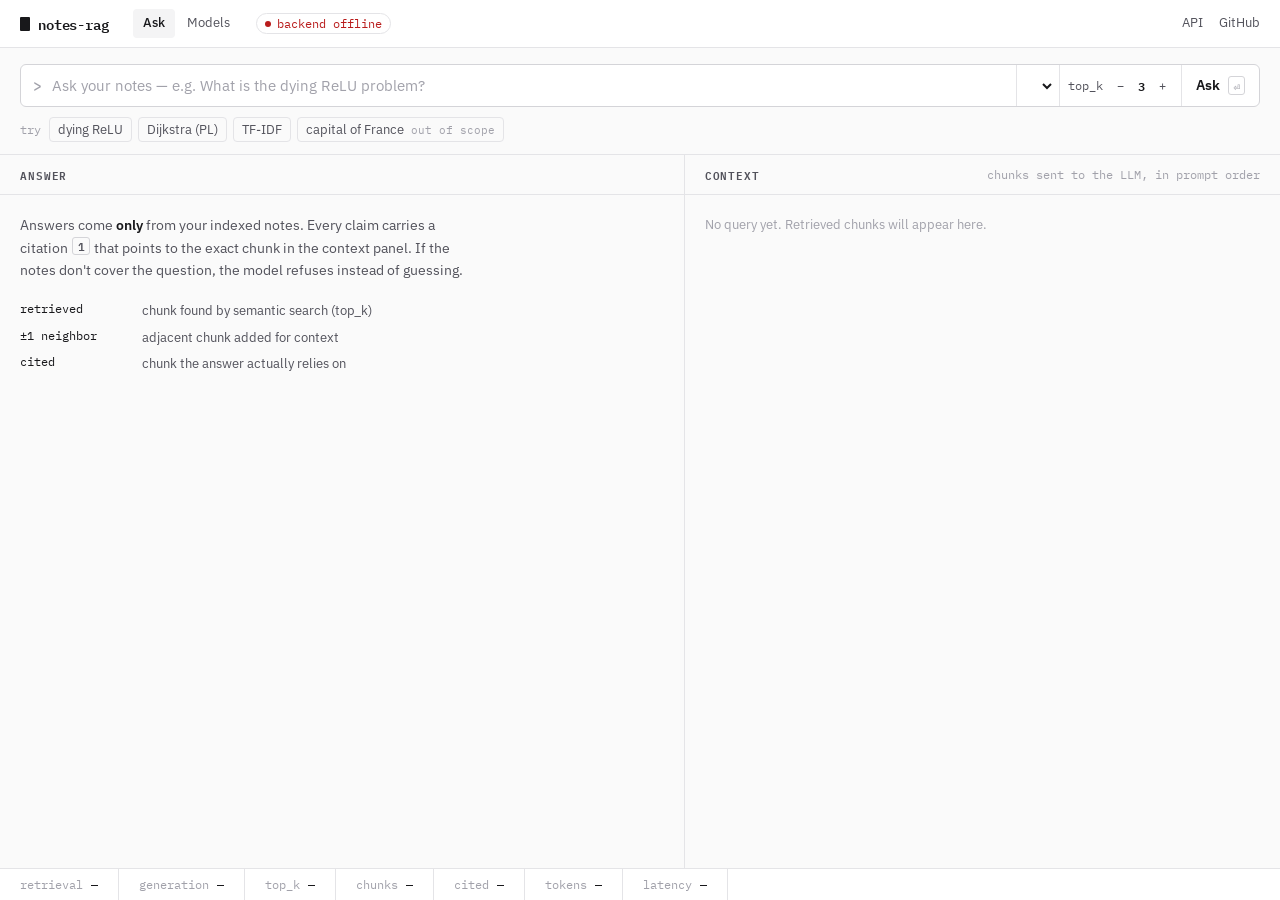
==== commit e84058ff: "feat(frontend): model picker and model comparison view - Ask: choose the generating model; tokens an" ====
--- a/frontend/index.html
+++ b/frontend/index.html
@@ -15,6 +15,10 @@
             <span class="brand-mark" aria-hidden="true"></span>
             <span class="brand-name">notes-rag</span>
         </div>
+        <nav class="tabs" aria-label="Views">
+            <a class="tab" href="index.html" aria-current="page">Ask</a>
+            <a class="tab" href="models.html">Models</a>
+        </nav>
         <div id="backend-status" class="backend-status" data-state="checking" role="status">
             <span class="dot" aria-hidden="true"></span>
             <span class="backend-label">connecting…</span>
@@ -36,6 +40,10 @@
                 placeholder="Ask your notes — e.g. What is the dying ReLU problem?"
                 required
             >
+            <div class="model-pick">
+                <label for="model-select" class="visually-hidden">Model</label>
+                <select id="model-select" class="model-select" title="Model that generates the answer — compare them under Models"></select>
+            </div>
             <div class="topk" title="Number of chunks retrieved before ±1 neighbor expansion">
                 <span class="topk-label">top_k</span>
                 <button type="button" class="topk-btn" data-step="-1" aria-label="Decrease top_k">−</button>
@@ -79,7 +87,7 @@
                     <li class="step done">query sent</li>
                     <li class="step active">retrieving chunks &amp; generating answer <span id="elapsed" class="mono">0.0 s</span></li>
                 </ol>
-                <p class="note">Local CPU inference takes ~30–45 s. The first request after startup is slower while the model loads.</p>
+                <p id="loading-note" class="note"></p>
             </div>
 
             <div id="view-error" class="panel-body" hidden>
@@ -111,6 +119,7 @@
         <div class="stat"><span class="stat-k">top_k</span><span class="stat-v" id="stat-topk">—</span></div>
         <div class="stat"><span class="stat-k">chunks</span><span class="stat-v" id="stat-chunks">—</span></div>
         <div class="stat"><span class="stat-k">cited</span><span class="stat-v" id="stat-cited">—</span></div>
+        <div class="stat"><span class="stat-k">tokens</span><span class="stat-v" id="stat-tokens">—</span></div>
         <div class="stat"><span class="stat-k">latency</span><span class="stat-v" id="stat-latency">—</span></div>
     </footer>
 
--- a/frontend/styles.css
+++ b/frontend/styles.css
@@ -62,6 +62,7 @@
     min-height: 100vh;
     display: grid;
     grid-template-rows: auto auto 1fr auto;
+    grid-template-columns: minmax(0, 1fr);
 }
 
 button { font: inherit; color: inherit; cursor: pointer; background: none; border: 0; }
@@ -388,3 +389,197 @@
     .src-kind { display: none; }
     .source-text { padding-left: calc(var(--gutter) + 34px); }
 }
+
+/* ── Navigation & model picker ───────────────────────────── */
+
+.tabs { display: flex; gap: 2px; margin-left: 8px; }
+.tab {
+    padding: 4px 10px;
+    border-radius: 4px;
+    font-size: 13px;
+    color: var(--text-2);
+    text-decoration: none;
+}
+.tab:hover { color: var(--text); background: var(--sunken); }
+.tab[aria-current="page"] { color: var(--text); background: var(--sunken); font-weight: 500; }
+
+.model-pick {
+    display: flex; align-items: center;
+    border-left: 1px solid var(--line);
+    padding: 0 4px 0 10px;
+}
+.model-select {
+    max-width: 230px;
+    padding: 4px 4px;
+    border: 0;
+    background: transparent;
+    color: var(--text);
+    font: 12.5px var(--mono);
+    cursor: pointer;
+}
+.model-select:focus { outline: none; }
+.model-pick:focus-within { background: var(--sunken); }
+
+.tag[data-kind="failed"] { color: var(--bad); }
+
+/* ── Models page ─────────────────────────────────────────── */
+
+.page {
+    padding: 24px var(--gutter) 40px;
+    max-width: 1200px;
+    width: 100%;
+}
+.page h1 { font: 600 20px/1.3 var(--sans); letter-spacing: -0.01em; }
+.page-lede { margin-top: 6px; color: var(--text-2); max-width: 75ch; }
+.page a { color: var(--text); text-underline-offset: 2px; }
+.run-meta { margin-top: 10px; font: 12px var(--mono); color: var(--text-3); }
+
+.key {
+    display: flex; flex-wrap: wrap; gap: 16px;
+    margin-top: 16px;
+    font-size: 13px; color: var(--text-2);
+}
+.key span { display: inline-flex; align-items: center; gap: 6px; }
+.swatch { width: 12px; height: 8px; border-radius: 2px; display: inline-block; }
+
+.viz {
+    --bar-accent: #d97706;
+    --bar-muted: #8b8b94;
+    --grid: var(--line);
+}
+@media (prefers-color-scheme: dark) {
+    .viz { --bar-accent: #c98500; --bar-muted: #6b6b74; }
+}
+.swatch-accent { background: var(--bar-accent); }
+.swatch-muted { background: var(--bar-muted); }
+
+.charts {
+    display: grid;
+    grid-template-columns: repeat(2, minmax(0, 1fr));
+    gap: 16px;
+    margin-top: 20px;
+}
+.chart {
+    border: 1px solid var(--line);
+    border-radius: var(--r);
+    background: var(--panel);
+    padding: 14px 16px 10px;
+    min-width: 0;
+}
+.chart-head { display: flex; align-items: baseline; gap: 8px; margin-bottom: 10px; }
+.chart-head h2 { font: 600 13.5px var(--sans); }
+.chart-dir { margin-left: auto; font: 11px var(--mono); color: var(--text-3); white-space: nowrap; }
+
+.plot { position: relative; }
+.plot-grid {
+    position: absolute;
+    top: 0; bottom: 18px;
+    left: var(--label-w); right: var(--value-w);
+    pointer-events: none;
+}
+.plot-grid i { position: absolute; top: 0; bottom: 0; width: 1px; background: var(--grid); }
+.plot-grid i:first-child { background: var(--line-strong); }   /* baseline */
+
+.plot { --label-w: 150px; --value-w: 64px; }
+.bar-row {
+    display: grid;
+    grid-template-columns: var(--label-w) minmax(0, 1fr) var(--value-w);
+    align-items: center;
+    width: 100%;
+    height: 28px;
+    text-align: left;
+    border-radius: 4px;
+    position: relative;
+}
+.bar-row:hover, .bar-row:focus-visible { background: var(--sunken); }
+.bar-label {
+    padding-right: 10px;
+    font: 12px var(--mono);
+    color: var(--text-2);
+    overflow: hidden; text-overflow: ellipsis; white-space: nowrap;
+}
+.bar-row.is-selected .bar-label { color: var(--text); font-weight: 600; }
+.bar-track { position: relative; height: 14px; }
+.bar {
+    position: absolute; left: 0; top: 0; bottom: 0;
+    background: var(--bar-muted);
+    border-radius: 0 4px 4px 0;    /* rounded data-end, square at the baseline */
+    min-width: 2px;
+}
+.bar-row.is-selected .bar { background: var(--bar-accent); }
+.bar-value {
+    padding-left: 8px;
+    font: 12px var(--mono);
+    font-variant-numeric: tabular-nums;
+    color: var(--text);
+    white-space: nowrap;
+}
+.bar-value.is-na { color: var(--text-3); }
+
+.axis {
+    display: grid;
+    grid-template-columns: var(--label-w) minmax(0, 1fr) var(--value-w);
+    height: 18px;
+}
+.axis-ticks { position: relative; font: 10.5px var(--mono); color: var(--text-3); font-variant-numeric: tabular-nums; }
+.axis-ticks span { position: absolute; top: 3px; transform: translateX(-50%); white-space: nowrap; }
+.axis-ticks span:first-child { transform: none; }
+.axis-ticks span:last-child:not(:first-child) { transform: translateX(-100%); }
+
+.tooltip {
+    position: fixed;
+    z-index: 10;
+    pointer-events: none;
+    min-width: 180px;
+    padding: 8px 10px;
+    background: var(--panel);
+    border: 1px solid var(--line-strong);
+    border-radius: 4px;
+    font: 12px var(--mono);
+    box-shadow: 0 4px 16px rgba(0, 0, 0, 0.12);
+}
+.tooltip strong { display: block; font-size: 15px; color: var(--text); }
+.tooltip .tt-model { color: var(--text-2); }
+.tooltip .tt-detail { color: var(--text-3); margin-top: 2px; }
+
+.section-title {
+    margin-top: 28px;
+    font: 600 11px var(--mono);
+    text-transform: uppercase;
+    letter-spacing: 0.08em;
+    color: var(--text-2);
+}
+
+.table-wrap { margin-top: 10px; overflow-x: auto; border: 1px solid var(--line); border-radius: var(--r); }
+.data-table { width: 100%; border-collapse: collapse; font: 12px var(--mono); }
+.data-table th, .data-table td {
+    padding: 7px 12px;
+    border-bottom: 1px solid var(--line);
+    text-align: right;
+    white-space: nowrap;
+    font-variant-numeric: tabular-nums;
+}
+.data-table thead th { color: var(--text-3); font-weight: 500; background: var(--sunken); white-space: normal; vertical-align: bottom; }
+.data-table tbody th { font-weight: 400; color: var(--text); }
+.data-table th:first-child, .data-table td:first-child { text-align: left; }
+.data-table tr:last-child td { border-bottom: 0; }
+.data-table tr.is-selected > * { background: var(--hl-row); }
+.data-table tr.is-selected > :first-child { box-shadow: inset 2px 0 0 var(--hl-line); font-weight: 600; }
+
+.caveats { margin-top: 10px; padding-left: 18px; color: var(--text-2); font-size: 13px; display: grid; gap: 4px; max-width: 90ch; }
+.caveats code { font-size: 12px; }
+
+.notice {
+    margin-top: 20px;
+    padding: 16px;
+    border: 1px dashed var(--line-strong);
+    border-radius: var(--r);
+    color: var(--text-2);
+}
+
+@media (max-width: 860px) {
+    .charts { grid-template-columns: 1fr; }
+    .plot { --label-w: 112px; --value-w: 58px; }
+    .tabs { margin-left: 0; }
+    .model-select { max-width: 120px; }
+}
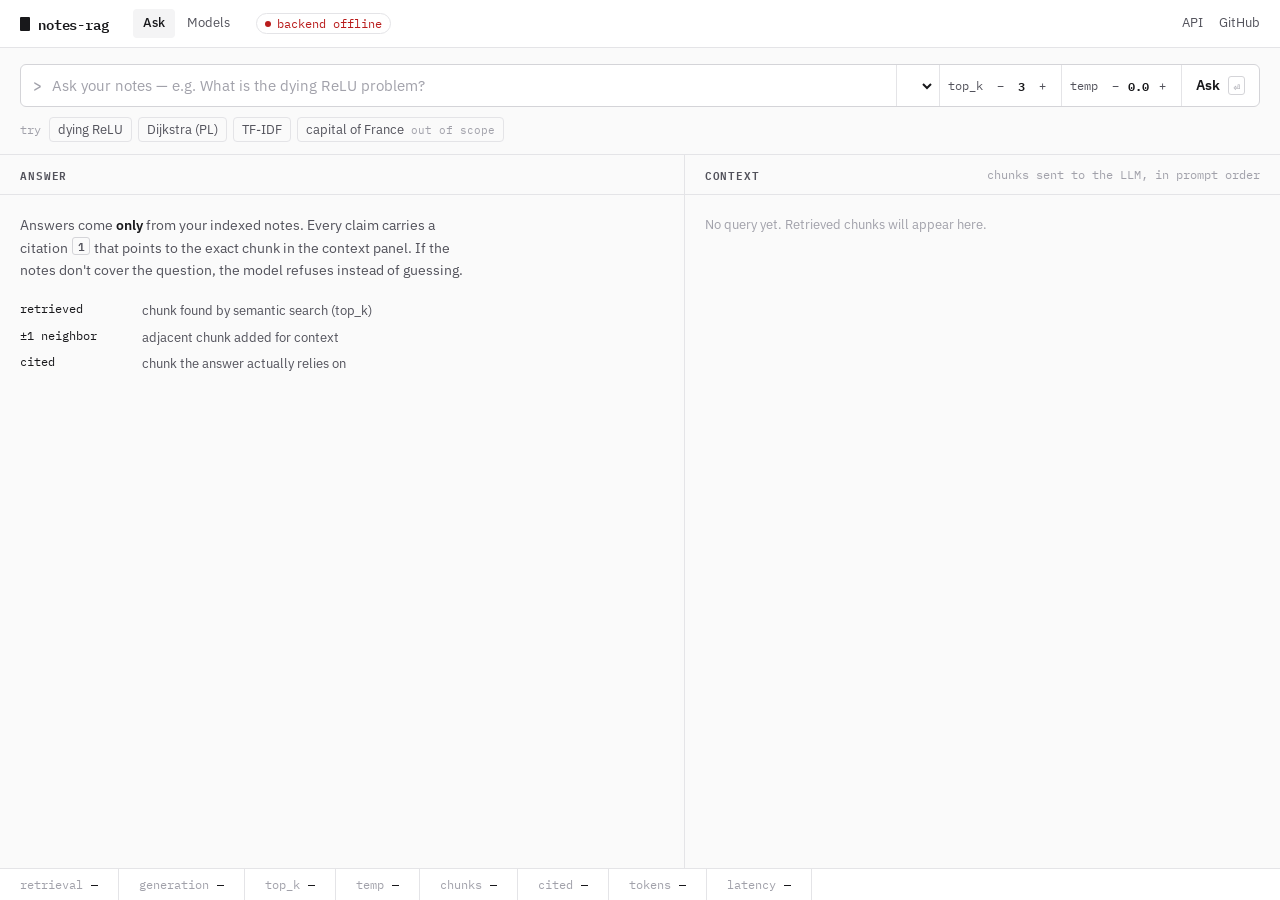
==== commit 9f521df4: "feat(llm): make sampling temperature a per-request and per-benchmark parameter - default stays 0.0 (" ====
--- a/frontend/index.html
+++ b/frontend/index.html
@@ -49,6 +49,12 @@
                 <button type="button" class="topk-btn" data-step="-1" aria-label="Decrease top_k">−</button>
                 <output id="topk-value" class="topk-value" aria-live="polite">3</output>
                 <button type="button" class="topk-btn" data-step="1" aria-label="Increase top_k">+</button>
+            </div>
+            <div class="topk temp" id="temp-box" title="Sampling temperature: 0 = deterministic (used for benchmarks), higher = more varied wording">
+                <span class="topk-label">temp</span>
+                <button type="button" class="temp-btn" data-step="-1" aria-label="Decrease temperature">−</button>
+                <output id="temp-value" class="topk-value" aria-live="polite">0.0</output>
+                <button type="button" class="temp-btn" data-step="1" aria-label="Increase temperature">+</button>
             </div>
             <button type="submit" id="submit-btn" class="ask-btn">
                 Ask <kbd>⏎</kbd>
@@ -117,6 +123,7 @@
         <div class="stat"><span class="stat-k">retrieval</span><span class="stat-v" id="stat-retrieval">—</span></div>
         <div class="stat"><span class="stat-k">generation</span><span class="stat-v" id="stat-generation">—</span></div>
         <div class="stat"><span class="stat-k">top_k</span><span class="stat-v" id="stat-topk">—</span></div>
+        <div class="stat"><span class="stat-k">temp</span><span class="stat-v" id="stat-temp">—</span></div>
         <div class="stat"><span class="stat-k">chunks</span><span class="stat-v" id="stat-chunks">—</span></div>
         <div class="stat"><span class="stat-k">cited</span><span class="stat-v" id="stat-cited">—</span></div>
         <div class="stat"><span class="stat-k">tokens</span><span class="stat-v" id="stat-tokens">—</span></div>
--- a/frontend/styles.css
+++ b/frontend/styles.css
@@ -164,6 +164,11 @@
     color: var(--text-2);
 }
 .topk-btn:hover { background: var(--sunken); color: var(--text); }
+.temp-btn { width: 22px; height: 22px; border-radius: 4px; color: var(--text-2); }
+.temp-btn:hover:not(:disabled) { background: var(--sunken); color: var(--text); }
+.temp.is-off { color: var(--text-3); }
+.temp.is-off .topk-value { color: var(--text-3); text-decoration: line-through; }
+.temp-btn:disabled { color: var(--text-3); cursor: not-allowed; }
 .topk-value { min-width: 16px; text-align: center; color: var(--text); font-weight: 600; }
 
 .ask-btn {
@@ -384,6 +389,15 @@
     .workspace { grid-template-columns: 1fr; }
     .answer-panel { border-right: 0; border-bottom: 1px solid var(--line); }
     .topk-label, .ask-btn kbd, .topbar-links a:first-child { display: none; }
+    /* Query bar wraps: input on its own row, controls below it. */
+    .query-form { flex-wrap: wrap; }
+    .query-input { flex: 1 1 calc(100% - 40px); }
+    .model-pick { flex: 1 1 auto; border-left: 0; border-top: 1px solid var(--line); padding-left: 8px; }
+    .model-select { max-width: none; width: 100%; }
+    .topk, .ask-btn { border-top: 1px solid var(--line); min-height: 38px; }
+    .ask-btn { border-radius: 0 0 var(--r) 0; }
+    .brand-name { white-space: nowrap; }
+    .backend-label { display: none; }
     .stat { border-right: 0; flex: 1 1 50%; }
     .source-row { grid-template-columns: 24px minmax(0, 1fr) auto 14px; }
     .src-kind { display: none; }
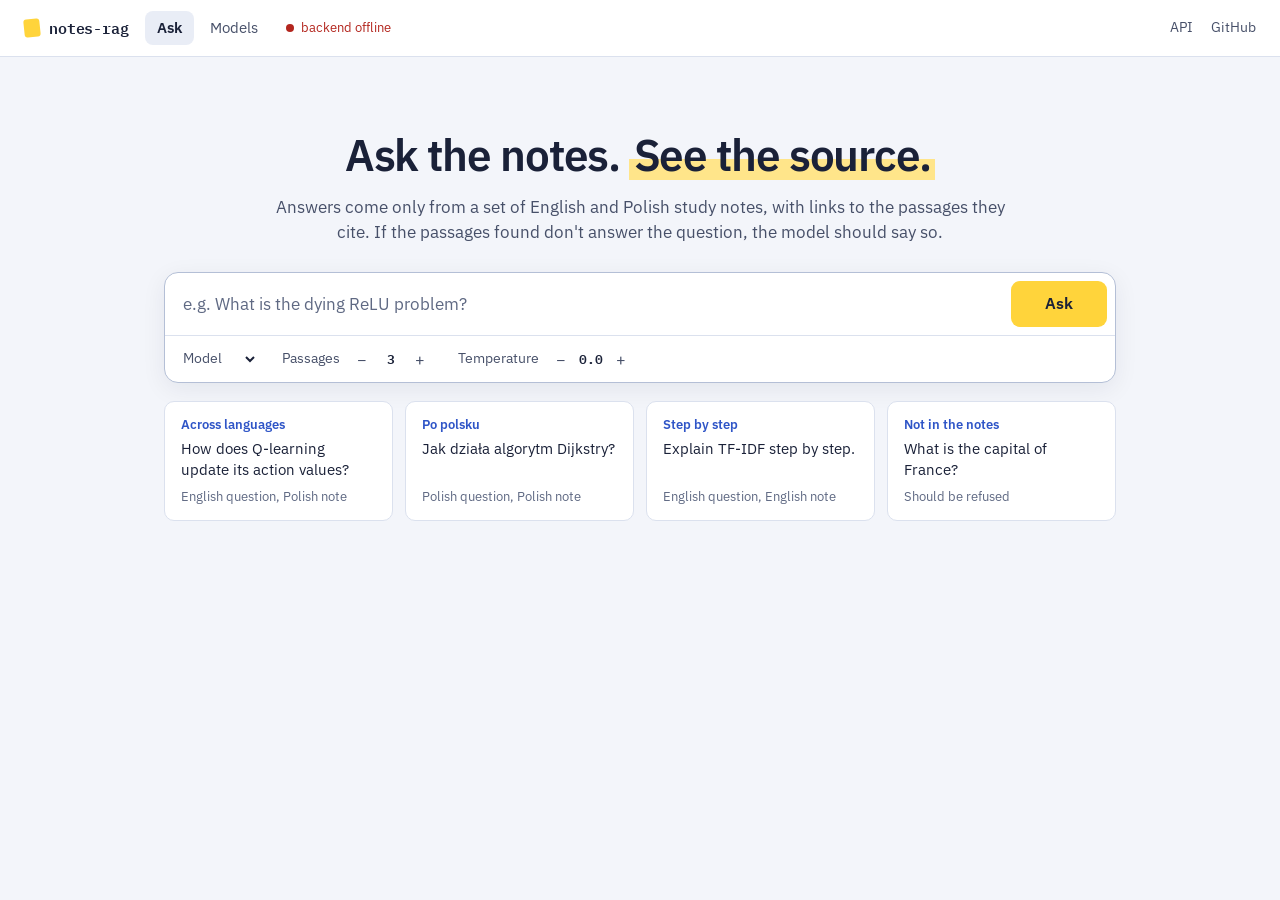
==== commit 0317de91: "feat(ui): centred layout, clearer Ask flow and a warmer look Content is centred up to 1440 px (Model" ====
--- a/frontend/index.html
+++ b/frontend/index.html
@@ -7,10 +7,11 @@
     <link rel="preconnect" href="https://fonts.googleapis.com">
     <link rel="preconnect" href="https://fonts.gstatic.com" crossorigin>
     <link href="https://fonts.googleapis.com/css2?family=IBM+Plex+Mono:wght@400;500;600&family=IBM+Plex+Sans:wght@400;500;600&display=swap" rel="stylesheet">
+    <link rel="icon" href="data:image/svg+xml,%3Csvg xmlns='http://www.w3.org/2000/svg' viewBox='0 0 16 16'%3E%3Crect width='16' height='16' rx='4' fill='%23ffd43b'/%3E%3Cpath d='M4 5h8M4 8h8M4 11h5' stroke='%231a2138' stroke-width='1.5'/%3E%3C/svg%3E">
     <link rel="stylesheet" href="styles.css">
 </head>
 <body>
-    <header class="topbar">
+    <header class="topbar"><div class="topbar-in wrap">
         <div class="brand">
             <span class="brand-mark" aria-hidden="true"></span>
             <span class="brand-name">notes-rag</span>
@@ -27,49 +28,55 @@
             <a href="/docs" target="_blank" rel="noopener">API</a>
             <a href="https://github.com/kat1478/notes-rag-assistant" target="_blank" rel="noopener">GitHub</a>
         </nav>
-    </header>
+    </div></header>
 
-    <section class="query">
+    <section class="query wrap" aria-label="Ask a question">
+        <div id="hero" class="hero">
+            <h1>Ask the notes. <mark>See the source.</mark></h1>
+            <p>Answers come only from a set of English and Polish study notes, with links to the passages they cite.
+               If the passages found don't answer the question, the model should say so.</p>
+        </div>
         <form id="ask-form" class="query-form" autocomplete="off">
-            <label for="question-input" class="visually-hidden">Question</label>
-            <span class="prompt" aria-hidden="true">&gt;</span>
-            <input
-                id="question-input"
-                class="query-input"
-                type="text"
-                placeholder="Ask your notes — e.g. What is the dying ReLU problem?"
-                required
-            >
-            <div class="model-pick">
-                <label for="model-select" class="visually-hidden">Model</label>
-                <select id="model-select" class="model-select" title="Model that generates the answer — compare them under Models"></select>
+            <div class="query-main">
+                <label for="question-input" class="visually-hidden">Question</label>
+                <input
+                    id="question-input"
+                    class="query-input"
+                    type="text"
+                    maxlength="1000"
+                    placeholder="e.g. What is the dying ReLU problem?"
+                    required
+                >
+                <button type="submit" id="submit-btn" class="ask-btn">Ask</button>
             </div>
-            <div class="topk" title="Number of chunks retrieved before ±1 neighbor expansion">
-                <span class="topk-label">top_k</span>
-                <button type="button" class="topk-btn" data-step="-1" aria-label="Decrease top_k">−</button>
-                <output id="topk-value" class="topk-value" aria-live="polite">3</output>
-                <button type="button" class="topk-btn" data-step="1" aria-label="Increase top_k">+</button>
+            <div class="query-options">
+                <label class="opt model-pick" title="Model that generates the answer — compare them under Models">
+                    <span class="opt-label">Model</span>
+                    <select id="model-select" class="model-select"></select>
+                </label>
+                <div class="opt" title="top_k: number of passages retrieved, before their neighbors are added">
+                    <span class="opt-label">Passages</span>
+                    <button type="button" class="step-btn topk-btn" data-step="-1" aria-label="Fewer passages">−</button>
+                    <output id="topk-value" class="opt-value" aria-live="polite">3</output>
+                    <button type="button" class="step-btn topk-btn" data-step="1" aria-label="More passages">+</button>
+                </div>
+                <div class="opt" id="temp-box" title="Sampling temperature: 0 = deterministic (used for benchmarks), higher = more varied wording">
+                    <span class="opt-label">Temperature</span>
+                    <button type="button" class="step-btn temp-btn" data-step="-1" aria-label="Decrease temperature">−</button>
+                    <output id="temp-value" class="opt-value" aria-live="polite">0.0</output>
+                    <button type="button" class="step-btn temp-btn" data-step="1" aria-label="Increase temperature">+</button>
+                </div>
             </div>
-            <div class="topk temp" id="temp-box" title="Sampling temperature: 0 = deterministic (used for benchmarks), higher = more varied wording">
-                <span class="topk-label">temp</span>
-                <button type="button" class="temp-btn" data-step="-1" aria-label="Decrease temperature">−</button>
-                <output id="temp-value" class="topk-value" aria-live="polite">0.0</output>
-                <button type="button" class="temp-btn" data-step="1" aria-label="Increase temperature">+</button>
-            </div>
-            <button type="submit" id="submit-btn" class="ask-btn">
-                Ask <kbd>⏎</kbd>
-            </button>
         </form>
-        <div class="examples">
-            <span class="examples-label">try</span>
-            <button type="button" class="chip" data-question="What is the dying ReLU problem?">dying ReLU</button>
-            <button type="button" class="chip" data-question="Jak działa algorytm Dijkstry i jaka jest jego złożoność?">Dijkstra (PL)</button>
-            <button type="button" class="chip" data-question="Explain TF-IDF step by step.">TF-IDF</button>
-            <button type="button" class="chip chip-muted" data-question="What is the capital of France?">capital of France <span class="chip-note">out of scope</span></button>
+        <div class="examples" aria-label="Example questions">
+            <button type="button" class="chip" data-question="How does Q-learning update its action values?"><b>Across languages</b><span>How does Q-learning update its action values?</span><i>English question, Polish note</i></button>
+            <button type="button" class="chip" data-question="Jak działa algorytm Dijkstry i jaka jest jego złożoność?"><b>Po polsku</b><span>Jak działa algorytm Dijkstry?</span><i>Polish question, Polish note</i></button>
+            <button type="button" class="chip" data-question="Explain TF-IDF step by step."><b>Step by step</b><span>Explain TF-IDF step by step.</span><i>English question, English note</i></button>
+            <button type="button" class="chip" data-question="What is the capital of France?"><b>Not in the notes</b><span>What is the capital of France?</span><i>Should be refused</i></button>
         </div>
     </section>
 
-    <main class="workspace">
+    <main id="workspace" class="workspace wrap" hidden>
         <section class="panel answer-panel" aria-labelledby="answer-heading">
             <header class="panel-head">
                 <h2 id="answer-heading">Answer</h2>
@@ -77,49 +84,43 @@
                 <span id="answer-time" class="panel-meta"></span>
             </header>
 
-            <div id="view-empty" class="panel-body empty">
-                <p>Answers come <strong>only</strong> from your indexed notes. Every claim carries a citation
-                    <span class="cite cite-demo">1</span> that points to the exact chunk in the context panel.
-                    If the notes don't cover the question, the model refuses instead of guessing.</p>
-                <dl class="hints">
-                    <div><dt>retrieved</dt><dd>chunk found by semantic search (top_k)</dd></div>
-                    <div><dt>±1 neighbor</dt><dd>adjacent chunk added for context</dd></div>
-                    <div><dt>cited</dt><dd>chunk the answer actually relies on</dd></div>
-                </dl>
-            </div>
-
             <div id="view-loading" class="panel-body" hidden>
                 <ol class="steps" aria-live="polite">
-                    <li class="step done">query sent</li>
-                    <li class="step active">retrieving chunks &amp; generating answer <span id="elapsed" class="mono">0.0 s</span></li>
+                    <li class="step active">Searching the notes and writing an answer <span id="elapsed" class="mono">0.0 s</span></li>
                 </ol>
                 <p id="loading-note" class="note"></p>
             </div>
 
             <div id="view-error" class="panel-body" hidden>
-                <p class="error-title">Backend not reachable</p>
+                <p id="error-title" class="error-title">Backend not reachable</p>
                 <p id="error-detail" class="note"></p>
-                <p class="note">Start it from <code>backend/</code>:</p>
-                <pre class="cmd">python -m uvicorn app.main:app --host 127.0.0.1 --port 8000</pre>
-                <button type="button" id="retry-btn" class="ghost-btn">Retry</button>
+                <div id="error-help">
+                    <p class="note">Start it from <code>backend/</code>:</p>
+                    <pre class="cmd">python -m uvicorn app.main:app --host 127.0.0.1 --port 8000</pre>
+                </div>
+                <div class="actions">
+                    <button type="button" id="retry-btn" class="ghost-btn">Try again</button>
+                    <button type="button" id="use-default-btn" class="ghost-btn" hidden></button>
+                </div>
             </div>
 
             <div id="view-answer" class="panel-body" hidden>
                 <p id="answer-question" class="answer-question"></p>
+                <p id="answer-notice" class="answer-notice" hidden></p>
                 <div id="answer-text" class="answer-text" aria-live="polite"></div>
             </div>
         </section>
 
         <section class="panel context-panel" aria-labelledby="context-heading">
             <header class="panel-head">
-                <h2 id="context-heading">Context</h2>
-                <span id="context-summary" class="panel-meta">chunks sent to the LLM, in prompt order</span>
+                <h2 id="context-heading">Sources</h2>
+                <span id="context-summary" class="panel-meta">sent to the model, in this order</span>
             </header>
             <ol id="sources-list" class="sources"></ol>
         </section>
     </main>
 
-    <footer id="run-stats" class="stats" aria-label="Run statistics">
+    <footer id="run-stats" class="stats wrap" hidden aria-label="Run statistics">
         <div class="stat"><span class="stat-k">retrieval</span><span class="stat-v" id="stat-retrieval">—</span></div>
         <div class="stat"><span class="stat-k">generation</span><span class="stat-v" id="stat-generation">—</span></div>
         <div class="stat"><span class="stat-k">top_k</span><span class="stat-v" id="stat-topk">—</span></div>
--- a/frontend/styles.css
+++ b/frontend/styles.css
@@ -1,52 +1,61 @@
-/* notes-rag — developer-tool UI.
-   Neutral palette; the only accent is the highlighter used to link citations to chunks. */
+/* notes-rag — ink-blue neutrals with one accent, the highlighter: it marks the primary action and every link
+   between an answer and its source. Content is centred in .wrap on every page. */
 
 :root {
-    --bg: #fafafa;
+    --bg: #f3f5fa;
     --panel: #ffffff;
-    --sunken: #f4f4f5;
-    --line: #e4e4e7;
-    --line-strong: #d4d4d8;
-    --text: #18181b;
-    --text-2: #52525b;
-    --text-3: #a1a1aa;
-
-    --hl: #fde68a;          /* highlighter: citation chips */
-    --hl-row: #fffbeb;      /* highlighter: linked context row */
-    --hl-line: #d97706;
-    --hl-text: #78350f;
-
-    --ok: #15803d;
-    --warn: #b45309;
-    --bad: #b91c1c;
-    --info: #3f3f46;
+    --sunken: #e9edf6;
+    --line: #dbe1ee;
+    --line-strong: #b4bfd6;
+    --text: #1a2138;
+    --text-2: #475069;
+    --text-3: #5f6983;      /* >= 4.5:1 on --bg and --panel */
+
+    --accent: #ffd43b;
+    --accent-hover: #ffc91a;
+    --on-accent: #1a2138;
+    --link: #2f55c7;
+
+    --hl-mark: #ffe58a;
+    --hl: #ffe58a;          /* highlighter: citation chips */
+    --hl-row: #fff8dc;      /* highlighter: linked source row */
+    --hl-line: #d99400;
+    --hl-text: #664500;
+
+    --ok: #14734a;
+    --warn: #8f5400;
+    --bad: #b3261e;
+    --info: #475069;
 
     --sans: 'IBM Plex Sans', system-ui, sans-serif;
     --mono: 'IBM Plex Mono', ui-monospace, 'SFMono-Regular', Menlo, monospace;
-    --r: 6px;
-    --gutter: 20px;
+    --r: 10px;
+    --gutter: 24px;
 }
 
 @media (prefers-color-scheme: dark) {
     :root {
-        --bg: #09090b;
-        --panel: #0f0f11;
-        --sunken: #18181b;
-        --line: #27272a;
-        --line-strong: #3f3f46;
-        --text: #f4f4f5;
-        --text-2: #a1a1aa;
-        --text-3: #71717a;
-
-        --hl: rgba(251, 191, 36, 0.28);
-        --hl-row: rgba(251, 191, 36, 0.07);
-        --hl-line: #f59e0b;
-        --hl-text: #fcd34d;
-
-        --ok: #4ade80;
-        --warn: #fbbf24;
-        --bad: #f87171;
-        --info: #d4d4d8;
+        --bg: #151b2e;
+        --panel: #1d253c;
+        --sunken: #28324e;
+        --line: #303b59;
+        --line-strong: #50608a;
+        --text: #f0f3fb;
+        --text-2: #bcc6de;
+        --text-3: #9aa6c4;
+
+        --link: #a3bcff;
+
+        --hl-mark: rgba(255, 212, 59, 0.48);
+        --hl: rgba(255, 212, 59, 0.26);
+        --hl-row: rgba(255, 212, 59, 0.09);
+        --hl-line: #ffd43b;
+        --hl-text: #ffe17a;
+
+        --ok: #6fdca8;
+        --warn: #ffc266;
+        --bad: #ff9a92;
+        --info: #bcc6de;
     }
 }
 
@@ -57,13 +66,12 @@
 body {
     background: var(--bg);
     color: var(--text);
-    font: 14px/1.55 var(--sans);
+    font: 15px/1.55 var(--sans);
     -webkit-font-smoothing: antialiased;
     min-height: 100vh;
-    display: grid;
-    grid-template-rows: auto auto 1fr auto;
-    grid-template-columns: minmax(0, 1fr);
-}
+}
+
+.wrap { width: 100%; max-width: 1440px; margin-inline: auto; padding-inline: var(--gutter); }
 
 button { font: inherit; color: inherit; cursor: pointer; background: none; border: 0; }
 code, pre, kbd, output, .mono { font-family: var(--mono); }
@@ -78,185 +86,91 @@
 
 /* ── Top bar ─────────────────────────────────────────────── */
 
-.topbar {
-    display: flex;
-    align-items: center;
-    gap: 16px;
-    height: 48px;
-    padding: 0 var(--gutter);
-    border-bottom: 1px solid var(--line);
-    background: var(--panel);
-}
-
-.brand { display: flex; align-items: center; gap: 8px; }
-.brand-mark {
-    width: 10px; height: 14px;
-    background: var(--text);
-    border-radius: 1px;
-}
-.brand-name { font: 600 14px var(--mono); letter-spacing: -0.01em; }
-
-.backend-status {
-    display: inline-flex;
-    align-items: center;
-    gap: 6px;
-    padding: 2px 8px;
-    border: 1px solid var(--line);
-    border-radius: 999px;
-    font: 12px var(--mono);
-    color: var(--text-2);
-}
-.backend-status .dot { width: 6px; height: 6px; border-radius: 50%; background: var(--text-3); }
+.topbar { border-bottom: 1px solid var(--line); background: var(--panel); }
+.topbar-in { display: flex; align-items: center; gap: 16px; min-height: 56px; }
+
+.brand { display: flex; align-items: center; gap: 9px; }
+.brand-mark { width: 16px; height: 18px; background: var(--accent); border-radius: 3px; transform: rotate(-6deg); }
+.brand-name { font: 600 15px var(--mono); letter-spacing: -0.01em; white-space: nowrap; }
+
+.backend-status { display: inline-flex; align-items: center; gap: 7px; font-size: 13px; color: var(--text-2); }
+.backend-status .dot { width: 8px; height: 8px; border-radius: 50%; background: var(--text-3); }
 .backend-status[data-state="up"] .dot { background: var(--ok); }
 .backend-status[data-state="down"] .dot { background: var(--bad); }
 .backend-status[data-state="down"] { color: var(--bad); }
-
-.topbar-links { margin-left: auto; display: flex; gap: 16px; }
-.topbar-links a { color: var(--text-2); text-decoration: none; font-size: 13px; }
-.topbar-links a:hover { color: var(--text); }
-
-/* ── Query bar ───────────────────────────────────────────── */
-
-.query {
-    padding: 16px var(--gutter) 12px;
-    border-bottom: 1px solid var(--line);
-}
-
-.query-form {
-    display: flex;
-    align-items: stretch;
-    border: 1px solid var(--line-strong);
-    border-radius: var(--r);
-    background: var(--panel);
-}
-.query-form:focus-within { border-color: var(--text-2); }
-
-.prompt {
-    display: flex; align-items: center;
-    padding: 0 0 0 12px;
-    font: 500 15px var(--mono);
-    color: var(--text-3);
-}
-
-.query-input {
-    flex: 1;
-    min-width: 0;
-    padding: 11px 10px;
-    border: 0;
-    background: transparent;
-    color: var(--text);
-    font: 15px var(--sans);
-}
+.backend-status[data-state="waking"] .dot { background: var(--warn); animation: pulse 1.2s ease-in-out infinite; }
+@keyframes pulse { 50% { opacity: 0.3; } }
+@media (prefers-reduced-motion: reduce) { .backend-status[data-state="waking"] .dot { animation: none; } }
+
+.topbar-links { margin-left: auto; display: flex; gap: 18px; }
+.topbar-links a { color: var(--text-2); text-decoration: none; font-size: 14px; }
+.topbar-links a:hover { color: var(--text); text-decoration: underline; }
+
+/* ── Question ────────────────────────────────────────────── */
+
+.query { padding-block: 28px 24px; }
+.hero { margin-block: clamp(12px, 5vh, 56px) 26px; text-align: center; }
+.hero h1 { font: 600 clamp(28px, 4vw, 44px)/1.15 var(--sans); letter-spacing: -0.025em; text-wrap: balance; }
+.hero mark { color: inherit; background: linear-gradient(transparent 58%, var(--hl-mark) 58%, var(--hl-mark) 94%, transparent 94%); padding: 0 0.1em; }
+.hero p { max-width: 760px; margin: 14px auto 0; color: var(--text-2); font-size: 16.5px; text-wrap: pretty; }
+body:not(.has-result) .query { max-width: 1000px; }
+
+.query-form { border: 1px solid var(--line-strong); border-radius: 14px; background: var(--panel); box-shadow: 0 6px 24px rgba(20, 28, 60, 0.07); }
+.query-form:focus-within { border-color: var(--hl-line); box-shadow: 0 0 0 3px var(--hl); }
+.query-main { display: flex; gap: 8px; padding: 8px 8px 8px 18px; }
+.query-input { flex: 1; min-width: 0; min-height: 46px; border: 0; background: transparent; color: var(--text); font: 17px var(--sans); text-overflow: ellipsis; }
 .query-input:focus { outline: none; }
-.query-input::placeholder { color: var(--text-3); }
-
-.topk {
-    display: flex; align-items: center; gap: 2px;
-    padding: 0 8px;
-    border-left: 1px solid var(--line);
-    font: 12px var(--mono);
-    color: var(--text-2);
-}
-.topk-label { margin-right: 4px; }
-.topk-btn {
-    width: 22px; height: 22px;
-    border-radius: 4px;
-    color: var(--text-2);
-}
-.topk-btn:hover { background: var(--sunken); color: var(--text); }
-.temp-btn { width: 22px; height: 22px; border-radius: 4px; color: var(--text-2); }
-.temp-btn:hover:not(:disabled) { background: var(--sunken); color: var(--text); }
-.temp.is-off { color: var(--text-3); }
-.temp.is-off .topk-value { color: var(--text-3); text-decoration: line-through; }
-.temp-btn:disabled { color: var(--text-3); cursor: not-allowed; }
-.topk-value { min-width: 16px; text-align: center; color: var(--text); font-weight: 600; }
-
-.ask-btn {
-    display: flex; align-items: center; gap: 8px;
-    padding: 0 14px;
-    border-left: 1px solid var(--line);
-    font-weight: 600;
-    border-radius: 0 var(--r) var(--r) 0;
-}
-.ask-btn:hover { background: var(--sunken); }
-.ask-btn:disabled { color: var(--text-3); cursor: progress; }
-.ask-btn kbd {
-    font-size: 11px;
-    padding: 0 4px;
-    border: 1px solid var(--line-strong);
-    border-radius: 3px;
-    color: var(--text-3);
-}
-
-.examples {
-    display: flex; flex-wrap: wrap; align-items: center; gap: 6px;
-    margin-top: 10px;
-}
-.examples-label { font: 12px var(--mono); color: var(--text-3); margin-right: 2px; }
-.chip {
-    padding: 2px 8px;
-    border: 1px solid var(--line);
-    border-radius: 4px;
-    font-size: 12.5px;
-    color: var(--text-2);
-}
-.chip:hover { border-color: var(--line-strong); color: var(--text); background: var(--panel); }
-.chip-note { font: 11px var(--mono); color: var(--text-3); margin-left: 4px; }
+.query-input::placeholder { color: var(--text-3); opacity: 1; }
+.ask-btn { min-width: 96px; padding: 0 22px; border-radius: 9px; background: var(--accent); color: var(--on-accent); font-weight: 600; font-size: 16px; }
+.ask-btn:hover { background: var(--accent-hover); }
+.ask-btn:disabled { background: var(--sunken); color: var(--text-2); cursor: progress; }
+
+.query-options { display: flex; flex-wrap: wrap; gap: 4px 24px; padding: 6px 18px; border-top: 1px solid var(--line); font-size: 13.5px; color: var(--text-2); }
+.opt { display: inline-flex; align-items: center; gap: 4px; min-height: 34px; }
+.opt-label { margin-right: 4px; }
+.opt-value { min-width: 22px; text-align: center; color: var(--text); font-weight: 600; font-size: 13px; }
+.step-btn { width: 28px; height: 28px; border-radius: 6px; color: var(--text-2); font-size: 16px; line-height: 1; }
+.step-btn:hover { background: var(--sunken); color: var(--text); }
+.model-select { max-width: 100%; min-width: 0; padding: 4px; border: 0; border-radius: 6px; background: var(--panel); color: var(--text); font: 500 13.5px var(--sans); cursor: pointer; }
+.model-select:hover { background: var(--sunken); }
+
+.examples { display: grid; grid-template-columns: repeat(4, minmax(0, 1fr)); gap: 12px; margin-top: 18px; }
+.chip { display: flex; flex-direction: column; gap: 4px; padding: 14px 16px; border: 1px solid var(--line); border-radius: var(--r); background: var(--panel); text-align: left; line-height: 1.4; transition: border-color 0.15s, transform 0.15s; }
+.chip:hover { border-color: var(--hl-line); transform: translateY(-2px); }
+.chip b { font-weight: 600; font-size: 13px; color: var(--link); }
+.chip span { color: var(--text); }
+.chip i { margin-top: auto; padding-top: 4px; font-style: normal; font-size: 13px; color: var(--text-3); }
+/* Once there is a result the examples shrink to one quiet row. */
+.has-result .examples { display: flex; flex-wrap: wrap; gap: 8px; margin-top: 12px; }
+.has-result .chip { padding: 5px 12px; border-radius: 999px; }
+.has-result .chip b, .has-result .chip i { display: none; }
+.has-result .chip span { font-size: 13.5px; color: var(--text-2); }
+@media (prefers-reduced-motion: reduce) { .chip { transition: none; } .chip:hover { transform: none; } }
 
 /* ── Workspace ───────────────────────────────────────────── */
 
-.workspace {
-    display: grid;
-    grid-template-columns: minmax(0, 1.15fr) minmax(0, 1fr);
-    min-height: 0;
-}
-
-.panel { min-width: 0; display: flex; flex-direction: column; }
-.answer-panel { border-right: 1px solid var(--line); }
-
-.panel-head {
-    display: flex; align-items: center; gap: 10px;
-    height: 40px;
-    padding: 0 var(--gutter);
-    border-bottom: 1px solid var(--line);
-}
-.panel-head h2 {
-    font: 600 11px var(--mono);
-    text-transform: uppercase;
-    letter-spacing: 0.08em;
-    color: var(--text-2);
-}
-.panel-meta { margin-left: auto; font: 12px var(--mono); color: var(--text-3); }
-
-.panel-body { padding: 20px var(--gutter) 28px; }
-
-.tag {
-    font: 600 11px var(--mono);
-    padding: 1px 6px;
-    border-radius: 3px;
-    border: 1px solid currentColor;
-}
-.tag[data-kind="grounded"] { color: var(--ok); }
-.tag[data-kind="refused"]  { color: var(--info); }
-.tag[data-kind="uncited"]  { color: var(--warn); }
-
-/* Empty / loading / error */
-
-.empty p { max-width: 58ch; color: var(--text-2); }
-.empty strong { color: var(--text); font-weight: 600; }
-
-.hints { margin-top: 20px; display: grid; gap: 6px; }
-.hints div { display: grid; grid-template-columns: 110px 1fr; gap: 12px; }
-.hints dt { font: 12px var(--mono); color: var(--text); }
-.hints dd { color: var(--text-2); font-size: 13px; }
-
-.steps { list-style: none; display: grid; gap: 6px; font: 13px var(--mono); }
+.workspace { display: grid; grid-template-columns: minmax(0, 1.15fr) minmax(0, 1fr); gap: 20px; align-items: start; }
+.panel { min-width: 0; border: 1px solid var(--line); border-radius: 14px; background: var(--panel); overflow: hidden; }
+.panel-head { display: flex; align-items: center; gap: 10px; min-height: 52px; padding: 8px 20px; border-bottom: 1px solid var(--line); }
+.panel-head h2 { font: 600 16px var(--sans); }
+.panel-meta { margin-left: auto; font-size: 13px; color: var(--text-3); font-variant-numeric: tabular-nums; }
+.panel-body { padding: 20px 20px 28px; }
+
+.tag { font: 600 12.5px var(--sans); padding: 2px 10px; border-radius: 999px; background: color-mix(in srgb, currentColor 13%, transparent); }
+.tag[data-kind="cited"] { color: var(--ok); }
+.tag[data-kind="refused"] { color: var(--info); }
+.tag[data-kind="uncited"] { color: var(--warn); }
+.tag[data-kind="failed"] { color: var(--bad); }
+
+/* Loading / error */
+
+.steps { list-style: none; display: grid; gap: 6px; }
 .step { color: var(--text-3); padding-left: 18px; position: relative; }
 .step::before { content: '✓'; position: absolute; left: 0; color: var(--ok); }
 .step.active { color: var(--text); }
 .step.active::before {
     content: '';
-    top: 6px; width: 8px; height: 8px;
+    top: 7px; width: 10px; height: 10px;
     border: 1.5px solid var(--text-2);
     border-top-color: transparent;
     border-radius: 50%;
@@ -265,7 +179,7 @@
 @keyframes spin { to { transform: rotate(360deg); } }
 @media (prefers-reduced-motion: reduce) { .step.active::before { animation: none; } }
 
-.note { margin-top: 14px; color: var(--text-3); font-size: 13px; max-width: 60ch; }
+.note { margin-top: 12px; color: var(--text-2); font-size: 14px; }
 .error-title { font-weight: 600; color: var(--bad); }
 .cmd {
     margin-top: 6px;
@@ -276,177 +190,108 @@
     font-size: 12.5px;
     overflow-x: auto;
 }
-.ghost-btn {
-    margin-top: 14px;
-    padding: 4px 12px;
-    border: 1px solid var(--line-strong);
-    border-radius: 4px;
-    font-size: 13px;
-}
+.actions { display: flex; flex-wrap: wrap; gap: 10px; margin-top: 16px; }
+.ghost-btn { min-height: 36px; padding: 4px 14px; border: 1px solid var(--line-strong); border-radius: 8px; font-size: 14px; font-weight: 500; }
 .ghost-btn:hover { background: var(--sunken); }
 
 /* Answer */
 
-.answer-question {
-    font: 13px var(--mono);
-    color: var(--text-3);
-    margin-bottom: 12px;
-}
-.answer-question::before { content: '> '; }
+.answer-question { font-weight: 600; font-size: 18px; line-height: 1.4; margin-bottom: 12px; overflow-wrap: anywhere; }
+.answer-notice { margin-bottom: 14px; padding: 9px 12px; border-radius: 8px; background: var(--hl-row); color: var(--hl-text); font-size: 14px; }
 
 .answer-text {
     font-size: 16px;
     line-height: 1.7;
-    max-width: 68ch;
     white-space: pre-wrap;
-}
-
-.cite {
-    display: inline-block;
-    min-width: 18px;
-    margin: 0 1px;
-    padding: 0 4px;
-    border: 1px solid var(--line-strong);
-    border-radius: 3px;
-    font: 600 11px/16px var(--mono);
-    text-align: center;
-    vertical-align: 2px;
-    color: var(--text-2);
-    cursor: pointer;
-}
+    overflow-wrap: anywhere;
+}
+
+.cite { display: inline-block; min-width: 22px; margin: 0 2px; padding: 1px 5px; border: 1px solid var(--hl-line); border-radius: 6px; background: var(--hl-row); font: 600 12px/18px var(--mono); text-align: center; vertical-align: 1px; color: var(--hl-text); cursor: pointer; }
 .cite:hover, .cite.is-active {
     background: var(--hl);
     border-color: var(--hl-line);
     color: var(--hl-text);
 }
-.cite-demo { cursor: default; }
 .cite.is-missing { border-style: dashed; color: var(--bad); cursor: help; }
 
-/* ── Context (sources) ───────────────────────────────────── */
-
-.sources { list-style: none; overflow: auto; }
-
-.source { border-bottom: 1px solid var(--line); box-shadow: inset 2px 0 0 transparent; }
-.source.is-active { background: var(--hl-row); box-shadow: inset 2px 0 0 var(--hl-line); }
-.source.is-active .src-n,
-.source.is-active .src-id { color: var(--hl-text); }
-
-.source-row {
-    display: grid;
-    grid-template-columns: 28px minmax(0, 1fr) auto auto 14px;
-    align-items: center;
-    gap: 10px;
-    width: 100%;
-    padding: 9px var(--gutter);
-    text-align: left;
-    font: 12.5px var(--mono);
-}
+/* ── Sources ─────────────────────────────────────────────── */
+
+.sources { list-style: none; }
+.source { border-bottom: 1px solid var(--line); }
+.source:last-child { border-bottom: 0; }
+.source.is-active { background: var(--hl-row); }
+.source-row { display: grid; grid-template-columns: 28px minmax(0, 1fr) auto auto 14px; align-items: center; gap: 12px; width: 100%; padding: 11px 20px; text-align: left; font-size: 14px; }
 .source-row:hover { background: var(--sunken); }
-.source.is-active .source-row:hover { background: transparent; }
-
-.src-n { color: var(--text-3); }
-.source.is-cited .src-n { color: var(--text); font-weight: 600; }
-.src-id { overflow: hidden; text-overflow: ellipsis; white-space: nowrap; }
+.source-row:focus-visible { outline-offset: -2px; }
+.src-n { width: 26px; border-radius: 6px; font: 600 12px/22px var(--mono); text-align: center; color: var(--text-3); background: var(--sunken); }
+.source.is-cited .src-n { color: var(--on-accent); background: var(--accent); }
+.src-id { overflow: hidden; text-overflow: ellipsis; white-space: nowrap; font: 13px var(--mono); }
 .src-id .chunk { color: var(--text-3); }
-.src-kind { font-size: 11px; color: var(--text-3); }
+.src-kind { font-size: 13px; color: var(--text-3); }
 .src-kind[data-kind="retrieved"] { color: var(--text-2); }
-.src-score { font-size: 11.5px; color: var(--text-2); min-width: 44px; text-align: right; }
+.src-score { font: 12.5px var(--mono); color: var(--text-2); min-width: 44px; text-align: right; }
 .src-caret { color: var(--text-3); transition: transform 0.15s; }
 .source.is-open .src-caret { transform: rotate(90deg); }
-
-.source-text {
-    padding: 2px var(--gutter) 14px calc(var(--gutter) + 38px);
-    font-size: 13.5px;
-    line-height: 1.6;
-    color: var(--text-2);
-    white-space: pre-wrap;
-}
+.source-text { padding: 2px 20px 16px 60px; font-size: 14.5px; line-height: 1.6; color: var(--text-2); white-space: pre-wrap; overflow-wrap: anywhere; }
 .source.is-active .source-text { color: var(--text); }
-
-.sources-empty { padding: 20px var(--gutter); color: var(--text-3); font-size: 13px; }
-
-/* ── Stats strip ─────────────────────────────────────────── */
-
-.stats {
-    display: flex; flex-wrap: wrap;
-    border-top: 1px solid var(--line);
-    background: var(--panel);
-}
-.stat {
-    display: flex; gap: 8px; align-items: baseline;
-    padding: 8px var(--gutter);
-    border-right: 1px solid var(--line);
-    font: 12px var(--mono);
-    min-width: 0;
-}
+.sources-empty { padding: 20px; color: var(--text-3); font-size: 14px; }
+
+/* ── Run details ─────────────────────────────────────────── */
+
+.stats { display: flex; flex-wrap: wrap; gap: 6px 26px; padding-block: 18px 28px; font-size: 13px; }
+.stat { display: flex; gap: 7px; min-width: 0; }
 .stat-k { color: var(--text-3); }
-.stat-v { color: var(--text); overflow: hidden; text-overflow: ellipsis; white-space: nowrap; }
+.stat-v { color: var(--text-2); overflow-wrap: anywhere; font-variant-numeric: tabular-nums; }
 
 /* ── Narrow screens ──────────────────────────────────────── */
 
 @media (max-width: 860px) {
     :root { --gutter: 16px; }
-    .workspace { grid-template-columns: 1fr; }
-    .answer-panel { border-right: 0; border-bottom: 1px solid var(--line); }
-    .topk-label, .ask-btn kbd, .topbar-links a:first-child { display: none; }
-    /* Query bar wraps: input on its own row, controls below it. */
-    .query-form { flex-wrap: wrap; }
-    .query-input { flex: 1 1 calc(100% - 40px); }
-    .model-pick { flex: 1 1 auto; border-left: 0; border-top: 1px solid var(--line); padding-left: 8px; }
-    .model-select { max-width: none; width: 100%; }
-    .topk, .ask-btn { border-top: 1px solid var(--line); min-height: 38px; }
-    .ask-btn { border-radius: 0 0 var(--r) 0; }
-    .brand-name { white-space: nowrap; }
-    .backend-label { display: none; }
-    .stat { border-right: 0; flex: 1 1 50%; }
-    .source-row { grid-template-columns: 24px minmax(0, 1fr) auto 14px; }
+    .workspace { grid-template-columns: minmax(0, 1fr); }
+    .examples { grid-template-columns: repeat(2, minmax(0, 1fr)); }
+    .topbar-in { gap: 10px; }
+    .topbar-links a:first-child:not(:last-child) { display: none; }
+    /* Dot only, but still announced by screen readers. */
+    .backend-label { position: absolute; width: 1px; height: 1px; overflow: hidden; clip-path: inset(50%); }
+}
+@media (max-width: 520px) {
+    .tabs { gap: 0; }
+    .tab { padding-inline: 9px; }
+    .query { padding-top: 16px; }
+    .hero { margin-top: 12px; }
+    .examples { gap: 8px; }
+    .chip { padding: 12px; }
+    .query-main { padding-left: 14px; }
+    .query-options { padding-inline: 14px; }
+    .query-input { font-size: 16px; }
+    .ask-btn { min-width: 72px; padding: 0 16px; }
+    .model-pick { width: 100%; }
+    .has-result .examples { display: none; }
+    .source-row { grid-template-columns: 28px minmax(0, 1fr) auto 14px; padding-inline: 16px; }
     .src-kind { display: none; }
-    .source-text { padding-left: calc(var(--gutter) + 34px); }
-}
-
-/* ── Navigation & model picker ───────────────────────────── */
-
-.tabs { display: flex; gap: 2px; margin-left: 8px; }
-.tab {
-    padding: 4px 10px;
-    border-radius: 4px;
-    font-size: 13px;
-    color: var(--text-2);
-    text-decoration: none;
-}
+    .src-id { white-space: normal; overflow-wrap: anywhere; }
+    .source-text { padding-left: 56px; padding-right: 16px; }
+}
+
+@media (max-width: 360px) { .brand-mark { display: none; } }
+
+/* ── Navigation ──────────────────────────────────────────── */
+
+.tabs { display: flex; gap: 4px; }
+.tab { padding: 6px 12px; border-radius: 8px; font-size: 14.5px; color: var(--text-2); text-decoration: none; }
 .tab:hover { color: var(--text); background: var(--sunken); }
-.tab[aria-current="page"] { color: var(--text); background: var(--sunken); font-weight: 500; }
-
-.model-pick {
-    display: flex; align-items: center;
-    border-left: 1px solid var(--line);
-    padding: 0 4px 0 10px;
-}
-.model-select {
-    max-width: 230px;
-    padding: 4px 4px;
-    border: 0;
-    background: transparent;
-    color: var(--text);
-    font: 12.5px var(--mono);
-    cursor: pointer;
-}
-.model-select:focus { outline: none; }
-.model-pick:focus-within { background: var(--sunken); }
-
-.tag[data-kind="failed"] { color: var(--bad); }
+.tab[aria-current="page"] { color: var(--text); background: var(--sunken); font-weight: 600; }
 
 /* ── Models page ─────────────────────────────────────────── */
 
-.page {
-    padding: 24px var(--gutter) 40px;
-    max-width: 1200px;
-    width: 100%;
-}
-.page h1 { font: 600 20px/1.3 var(--sans); letter-spacing: -0.01em; }
-.page-lede { margin-top: 6px; color: var(--text-2); max-width: 75ch; }
-.page a { color: var(--text); text-underline-offset: 2px; }
-.run-meta { margin-top: 10px; font: 12px var(--mono); color: var(--text-3); }
+.page { padding-block: 32px 48px; }
+.page h1 { font: 600 30px/1.2 var(--sans); letter-spacing: -0.02em; }
+.page-lede { margin-top: 8px; color: var(--text-2); font-size: 16px; }
+.pick-bar { display: flex; flex-wrap: wrap; align-items: center; gap: 8px 12px; margin-top: 18px; padding: 10px 16px; border-radius: var(--r); background: var(--hl-row); }
+.badge { padding: 1px 9px; border-radius: 999px; background: var(--accent); color: var(--on-accent); font-size: 12.5px; font-weight: 600; }
+.go-ask { margin-left: auto; font-weight: 600; }
+.page a { color: var(--link); text-underline-offset: 2px; }
+.run-meta { margin-top: 10px; font-size: 13px; color: var(--text-3); }
 
 .key {
     display: flex; flex-wrap: wrap; gap: 16px;
@@ -457,12 +302,12 @@
 .swatch { width: 12px; height: 8px; border-radius: 2px; display: inline-block; }
 
 .viz {
-    --bar-accent: #d97706;
-    --bar-muted: #8b8b94;
+    --bar-accent: #e0a100;
+    --bar-muted: #93a0bd;
     --grid: var(--line);
 }
 @media (prefers-color-scheme: dark) {
-    .viz { --bar-accent: #c98500; --bar-muted: #6b6b74; }
+    .viz { --bar-accent: #ffd43b; --bar-muted: #667499; }
 }
 .swatch-accent { background: var(--bar-accent); }
 .swatch-muted { background: var(--bar-muted); }
@@ -481,8 +326,8 @@
     min-width: 0;
 }
 .chart-head { display: flex; align-items: baseline; gap: 8px; margin-bottom: 10px; }
-.chart-head h2 { font: 600 13.5px var(--sans); }
-.chart-dir { margin-left: auto; font: 11px var(--mono); color: var(--text-3); white-space: nowrap; }
+.chart-head h2 { font: 600 15px var(--sans); }
+.chart-dir { margin-left: auto; font-size: 12.5px; color: var(--text-3); white-space: nowrap; }
 
 .plot { position: relative; }
 .plot-grid {
@@ -508,7 +353,7 @@
 .bar-row:hover, .bar-row:focus-visible { background: var(--sunken); }
 .bar-label {
     padding-right: 10px;
-    font: 12px var(--mono);
+    font-size: 14px;
     color: var(--text-2);
     overflow: hidden; text-overflow: ellipsis; white-space: nowrap;
 }
@@ -535,7 +380,7 @@
     grid-template-columns: var(--label-w) minmax(0, 1fr) var(--value-w);
     height: 18px;
 }
-.axis-ticks { position: relative; font: 10.5px var(--mono); color: var(--text-3); font-variant-numeric: tabular-nums; }
+.axis-ticks { position: relative; font: 11.5px var(--mono); color: var(--text-3); font-variant-numeric: tabular-nums; }
 .axis-ticks span { position: absolute; top: 3px; transform: translateX(-50%); white-space: nowrap; }
 .axis-ticks span:first-child { transform: none; }
 .axis-ticks span:last-child:not(:first-child) { transform: translateX(-100%); }
@@ -558,29 +403,26 @@
 
 .section-title {
     margin-top: 28px;
-    font: 600 11px var(--mono);
-    text-transform: uppercase;
-    letter-spacing: 0.08em;
-    color: var(--text-2);
+    font: 600 18px var(--sans);
 }
 
 .table-wrap { margin-top: 10px; overflow-x: auto; border: 1px solid var(--line); border-radius: var(--r); }
-.data-table { width: 100%; border-collapse: collapse; font: 12px var(--mono); }
+.data-table { width: 100%; border-collapse: collapse; font-size: 13.5px; }
 .data-table th, .data-table td {
-    padding: 7px 12px;
+    padding: 9px 12px;
     border-bottom: 1px solid var(--line);
     text-align: right;
     white-space: nowrap;
     font-variant-numeric: tabular-nums;
 }
-.data-table thead th { color: var(--text-3); font-weight: 500; background: var(--sunken); white-space: normal; vertical-align: bottom; }
+.data-table thead th { color: var(--text-2); font-weight: 500; background: var(--sunken); white-space: normal; vertical-align: bottom; }
 .data-table tbody th { font-weight: 400; color: var(--text); }
 .data-table th:first-child, .data-table td:first-child { text-align: left; }
-.data-table tr:last-child td { border-bottom: 0; }
+.data-table tbody tr:last-child > * { border-bottom: 0; }
 .data-table tr.is-selected > * { background: var(--hl-row); }
-.data-table tr.is-selected > :first-child { box-shadow: inset 2px 0 0 var(--hl-line); font-weight: 600; }
-
-.caveats { margin-top: 10px; padding-left: 18px; color: var(--text-2); font-size: 13px; display: grid; gap: 4px; max-width: 90ch; }
+.data-table tr.is-selected > :first-child { font-weight: 600; }
+
+.caveats { margin-top: 10px; padding-left: 18px; color: var(--text-2); font-size: 14px; display: grid; gap: 8px; }
 .caveats code { font-size: 12px; }
 
 .notice {
@@ -593,7 +435,5 @@
 
 @media (max-width: 860px) {
     .charts { grid-template-columns: 1fr; }
-    .plot { --label-w: 112px; --value-w: 58px; }
-    .tabs { margin-left: 0; }
-    .model-select { max-width: 120px; }
-}
+    .plot { --label-w: 142px; --value-w: 58px; }
+}
